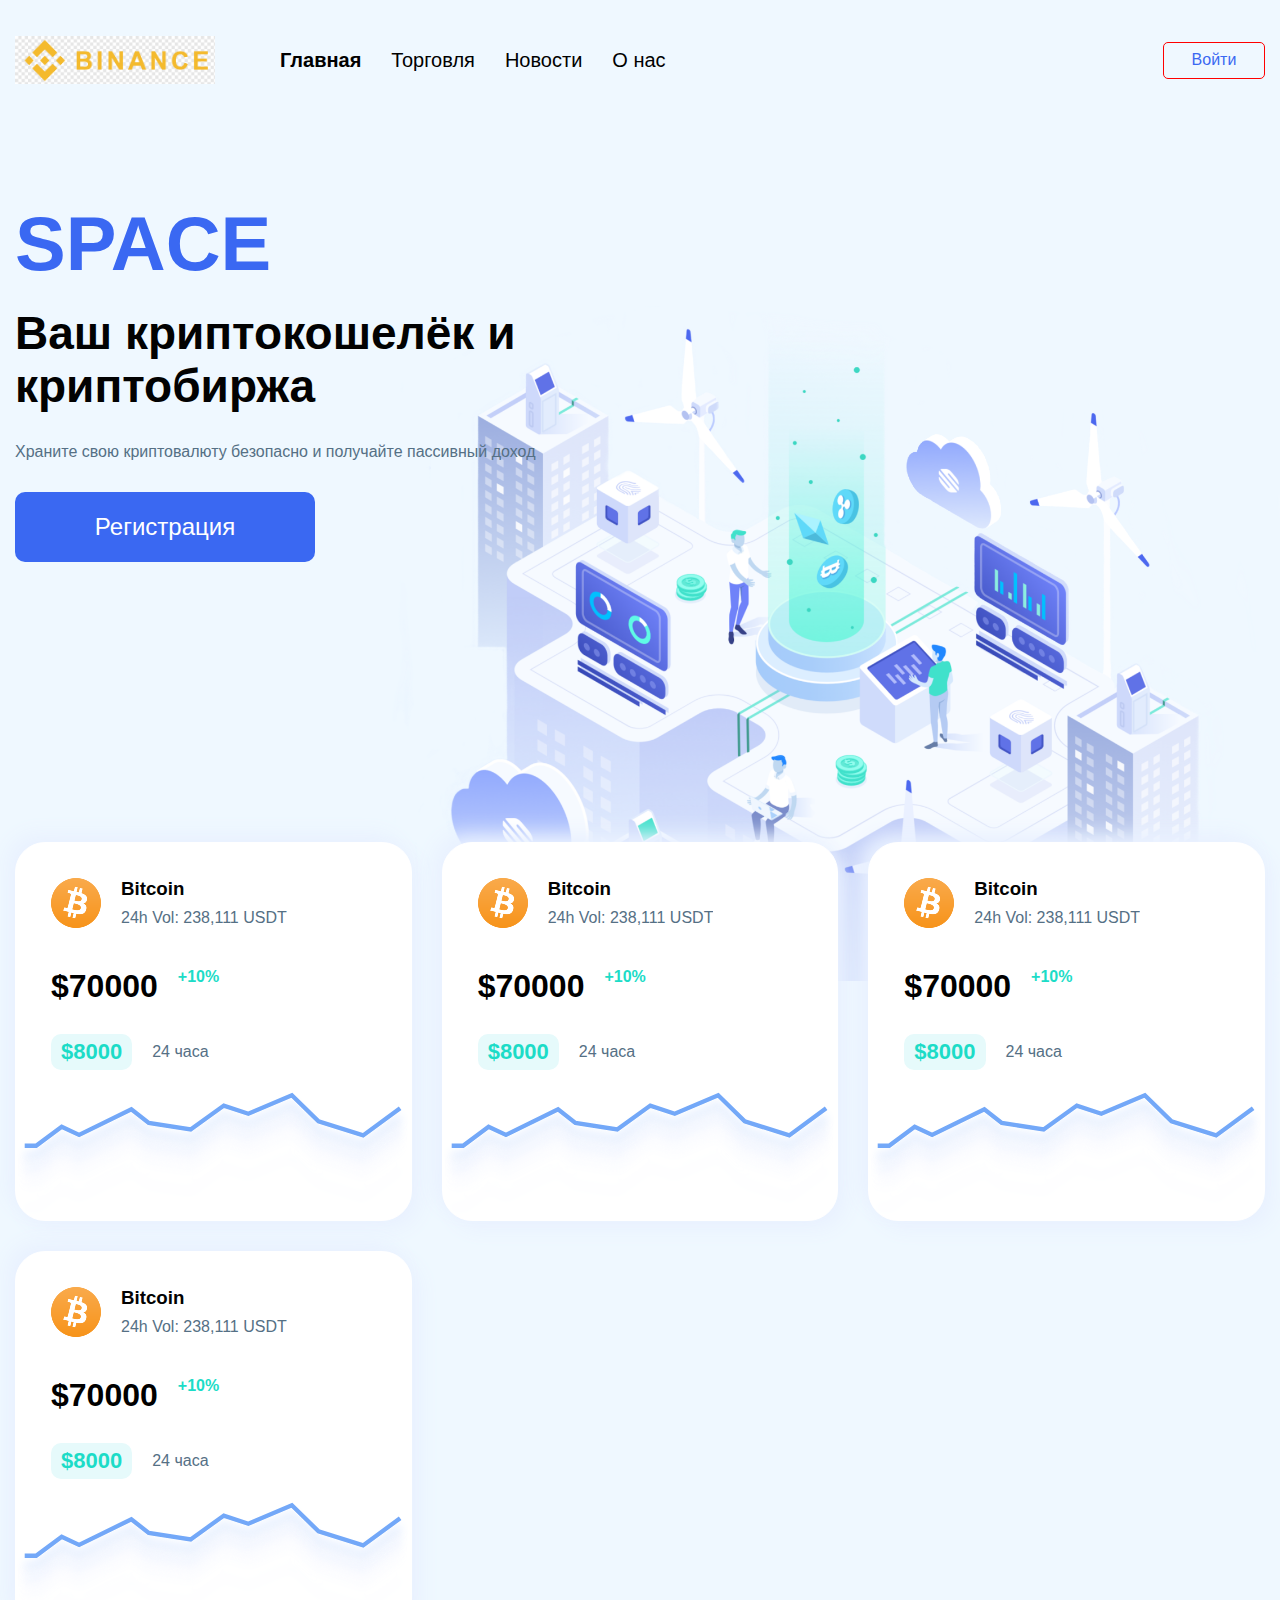
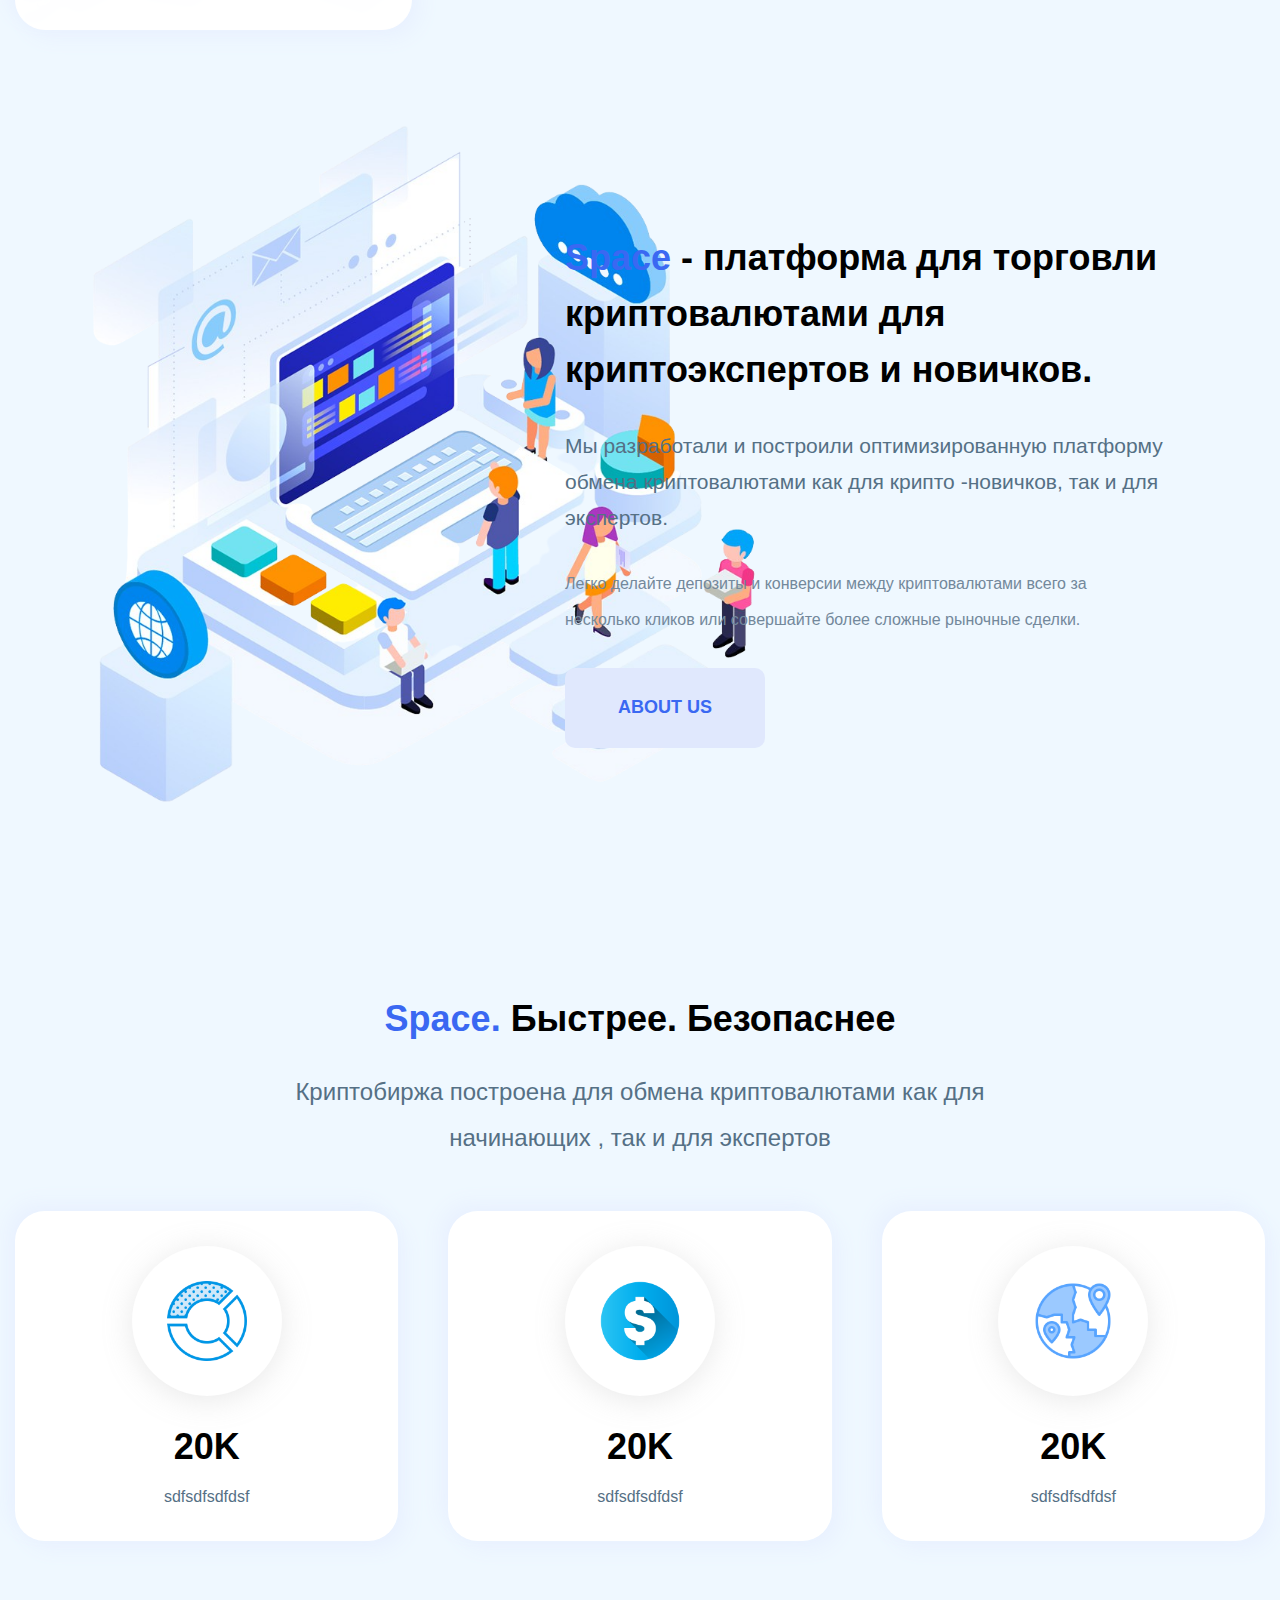
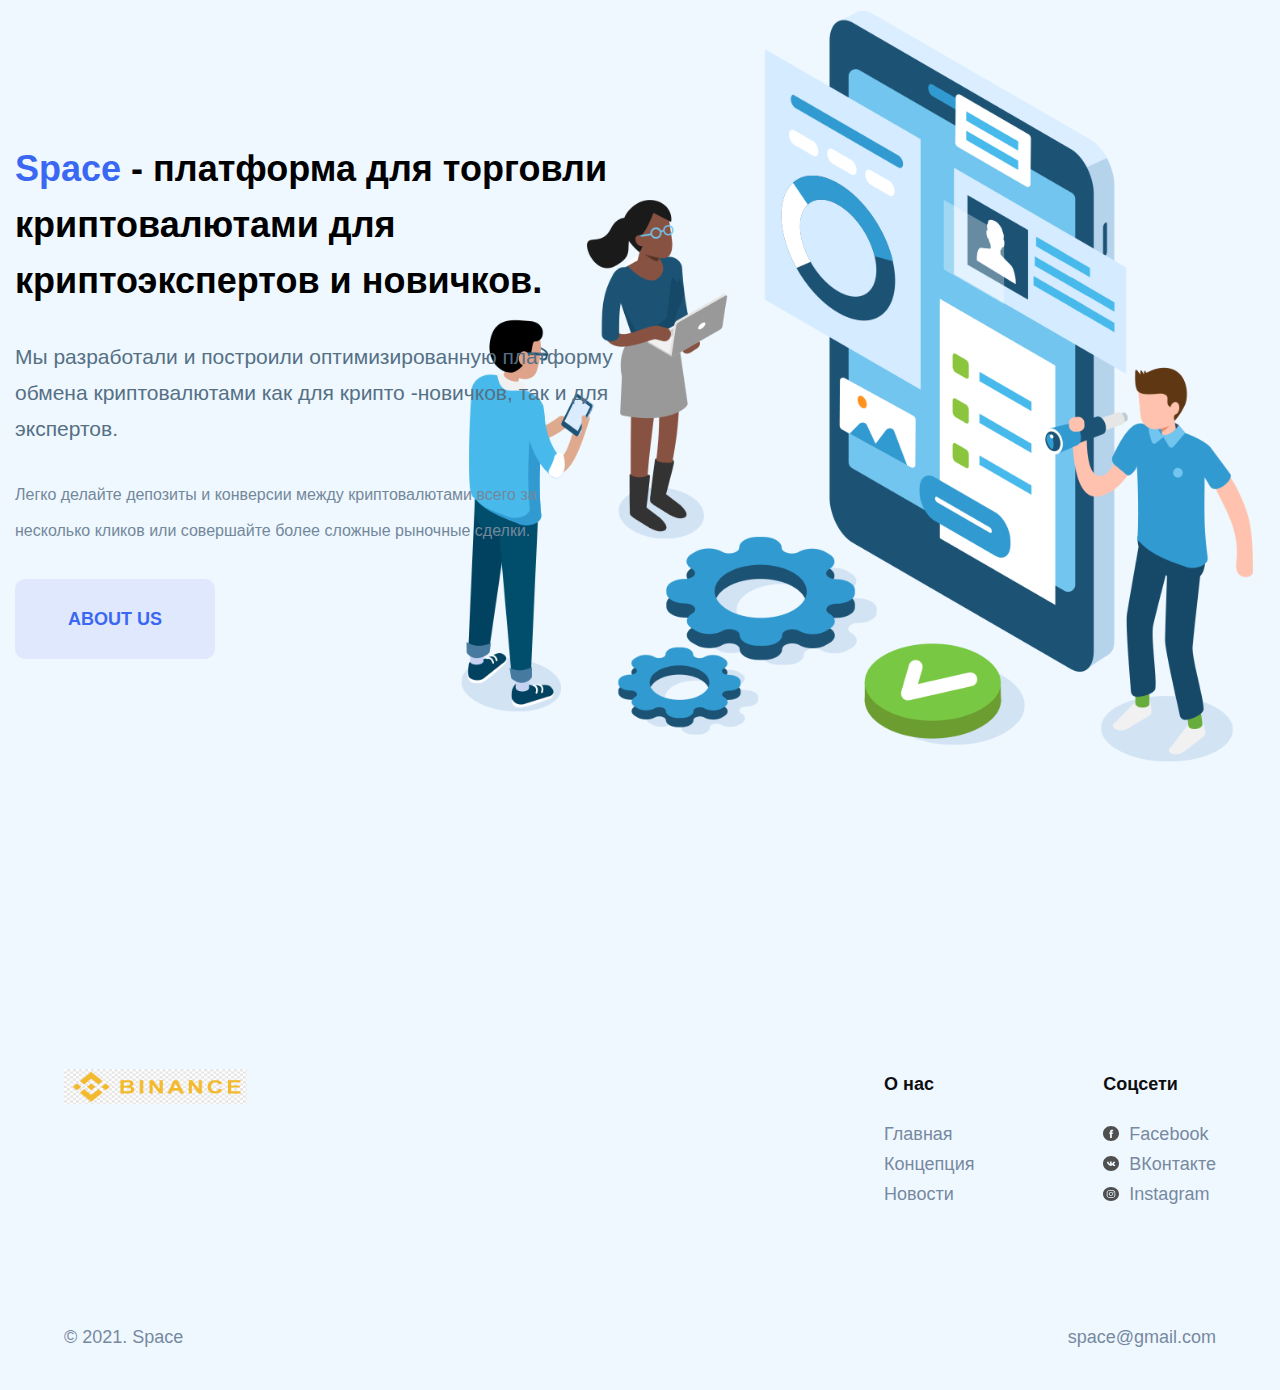
==== index.html @ ff749236 "styles: удаление изображения из footer" ====
<!DOCTYPE html>
<html lang="en">

<head>
    <meta charset="UTF-8">
    <meta name="viewport" content="width=device-width, initial-scale=1.0">
    <title>Document</title>
    <link rel="stylesheet" href="css/normalize.css">
    <link rel="stylesheet" href="css/style.css">

</head>

<body class="root">
    <header class="header">
        <div class="header__wrapper">
            <div class="header__container">
                <img class="header__logo" src="./image/logo.png" alt="">
                <div class="header__menu menu">
                    <nav class="menu__body">
                        <ul class="menu__list">
                            <li class="menu__item">
                                <a href="" class="menu__link menu__link_active">
                                    <span class="menu__num">00.
                                    </span>Главная</a>
                            </li>
                            <li class="menu__item">
                                <a href="" class="menu__link">
                                    <span class="menu__num">01.
                                    </span>Торговля</a>
                            </li>
                            <li class="menu__item">
                                <a href="" class="menu__link">
                                    <span class="menu__num">02.
                                    </span>Новости</a>
                            </li>
                            <li class="menu__item">
                                <a href="" class="menu__link">
                                    <span class="menu__num">03.
                                    </span>
                                    О нас
                                </a>
                            </li>
                        </ul>
                    </nav>
                </div>
                <a href="#" class="header__btn header__btn_value_login">Войти</a>
                <div class="menu__icon icon-menu">
                    <span></span>
                    <span></span>
                    <span></span>
                </div>
            </div>
        </div>
    </header>
    <main class="main">
        <section class="space">
            <h1 class="space__title">Space</h1>
            <p class="space__subtitle">Ваш криптокошелёк и криптобиржа</p>
            <p class="space__text">Храните свою криптовалюту безопасно и получайте пассивный доход</p>
            <button class="space__btn">Регистрация</button>
            <ul class="space__cards cards">
                <li class="card card_space ">
                    <div class="card__currency">
                        <img class="card__image" src="./image/bitcoin.png" alt="">
                        <div class="card__info">
                            <h3 class="card__name">Bitcoin</h3>
                            <p class="card__volume">
                                24h Vol: <span>238,111 USDT</span>
                            </p>
                        </div>
                    </div>
                    <p class="card__price">
                        $70000 <span class="card__price_change">+10%</span>
                    </p>
                    <p class="card__price-day">
                        <span class="card__price-day_change">$8000</span> 24 часа
                    </p>
                </li>
                <li class="card card_space ">
                    <div class="card__currency">
                        <img class="card__image" src="./image/bitcoin.png" alt="">
                        <div class="card__info">
                            <h3 class="card__name">Bitcoin</h3>
                            <p class="card__volume">
                                24h Vol: <span>238,111 USDT</span>
                            </p>
                        </div>
                    </div>
                    <p class="card__price">
                        $70000 <span class="card__price_change">+10%</span>
                    </p>
                    <p class="card__price-day">
                        <span class="card__price-day_change">$8000</span> 24 часа
                    </p>
                </li>
                <li class="card card_space ">
                    <div class="card__currency">
                        <img class="card__image" src="./image/bitcoin.png" alt="">
                        <div class="card__info">
                            <h3 class="card__name">Bitcoin</h3>
                            <p class="card__volume">
                                24h Vol: <span>238,111 USDT</span>
                            </p>
                        </div>
                    </div>
                    <p class="card__price">
                        $70000 <span class="card__price_change">+10%</span>
                    </p>
                    <p class="card__price-day">
                        <span class="card__price-day_change">$8000</span> 24 часа
                    </p>
                </li>
                <li class="card card_space ">
                    <div class="card__currency">
                        <img class="card__image" src="./image/bitcoin.png" alt="">
                        <div class="card__info">
                            <h3 class="card__name">Bitcoin</h3>
                            <p class="card__volume">
                                24h Vol: <span>238,111 USDT</span>
                            </p>
                        </div>
                    </div>
                    <p class="card__price">
                        $70000 <span class="card__price_change">+10%</span>
                    </p>
                    <p class="card__price-day">
                        <span class="card__price-day_change">$8000</span> 24 часа
                    </p>
                </li>
            </ul>
            </div>
            <!-- Цвета линии на оранжевый цвет -->
        </section>
        <section class="about about_platform">
            <div class="about__container">
                <div class="about__block">
                    <h2 class="about__title"><span class="title_mark">Space</span> -
                        платформа для торговли криптовалютами
                        для криптоэкспертов и новичков.</h2>
                    <p class="about__subtitle">Мы разработали и построили оптимизированную
                        платформу обмена криптовалютами как для крипто
                        -новичков, так и для экспертов.</p>
                    <p class="about__text">Легко делайте депозиты и конверсии между криптовалютами
                        всего за несколько кликов или совершайте более сложные рыночные сделки.</p>
                    <a class="about__link" href="#">About us</a>
                </div>
            </div>
        </section>
        <section class="specificity">
            <h2 class="specificity__title"><span class="title_mark">Space.</span> Быстрее. Безопаснее</h2>
            <p class="specificity__subtitle">
                Криптобиржа построена для обмена криптовалютами как для начинающих , так и для экспертов
            </p>
            <ul class="specificity__cards">
                <li class="specificity-card">
                    <div class="specificity-card__block specificity-card__block_diagram">
                    </div>
                    <h3 class="specificity-card__trait">
                        20K
                    </h3>
                    <p class="specificity-card__trait-info">
                        sdfsdfsdfdsf
                    </p>
                </li>
                <li class="specificity-card">
                    <div class="specificity-card__block specificity-card__block_dollar">
                        <img class="specificity-card__image" src="img" alt="">
                    </div>
                    <h3 class="specificity-card__trait">
                        20K
                    </h3>
                    <p class="specificity-card__trait-info">
                        sdfsdfsdfdsf
                    </p>
                </li>
                <li class="specificity-card">
                    <div class="specificity-card__block specificity-card__block_global">
                    </div>
                    <h3 class="specificity-card__trait">
                        20K
                    </h3>
                    <p class="specificity-card__trait-info">
                        sdfsdfsdfdsf
                    </p>
                </li>
        </section>
        <section class="about about_trade ">
            <div class="about__container">
                <div class="about__block about__block_trade">
                    <h2 class="about__title"><span class="title_mark">Space</span> -
                        платформа для торговли криптовалютами
                        для криптоэкспертов и новичков.</h2>
                    <p class="about__subtitle">Мы разработали и построили оптимизированную
                        платформу обмена криптовалютами как для крипто
                        -новичков, так и для экспертов.</p>
                    <p class="about__text">Легко делайте депозиты и конверсии между криптовалютами
                        всего за несколько кликов или совершайте более сложные рыночные сделки.</p>
                    <a class="about__link" href="#">About us</a>
                </div>
            </div>
        </section>
    </main>
    <footer class="footer">

        <div class="footer__container">

            <div class="footer__columns">
                <div class="footer__column footer__column_content_copyright">
                    <img class="logo logo_place_footer" src="./image/logo.png" alt="Space">

                </div>
                <nav class="footer__column footer__column_content_info">
                    <h2 class="footer__column-heading">
                        О нас
                    </h2>
                    <ul class="footer__column-links">
                        <li>
                            <a class="footer__column-link" href="#">Главная</a>
                        </li>
                        <li>
                            <a class="footer__column-link" href="#">Концепция</a>
                        </li>
                        <li>
                            <a class="footer__column-link" href="#">Новости</a>
                        </li>
                    </ul>
                </nav>
                <nav class="footer__column footer__column_content_social">
                    <h2 class="footer__column-heading">
                        Соцсети
                    </h2>
                    <ul class="footer__column-links">
                        <li>
                            <a class="footer__column-link footer__column-link_display_flex" href="#">
                                <img class="footer__social-icon" src="./image/facebook_color_white.svg" alt="Фейсбук">
                                Facebook
                            </a>
                        </li>
                        <li>
                            <a class="footer__column-link footer__column-link_display_flex" href="#">
                                <img class="footer__social-icon" src="./image/vk_color_white.svg" alt="ВКонтакте">
                                ВКонтакте</a>
                        </li>
                        <li>
                            <a class="footer__column-link footer__column-link_display_flex" href="#">
                                <img class="footer__social-icon" src="./image/instagram_color_white.svg"
                                    alt="Инстаграм">
                                Instagram</a>
                        </li>
                    </ul>
                </nav>
            </div>
            <div class="footer__columns">
                <div class="footer__column footer__column_author">
                    &copy; 2021. Space

                </div>

                <nav class="footer__column footer__column_content_social">
                    <p class="footer__column_email">space@gmail.com</p>
                </nav>
            </div>
        </div>

    </footer>

    <script src="js/script.js"></script>
    <!-- Yandex.Metrika counter -->
    <script type="text/javascript">
        (function (m, e, t, r, i, k, a) {
            m[i] = m[i] || function () { (m[i].a = m[i].a || []).push(arguments) };
            m[i].l = 1 * new Date(); k = e.createElement(t), a = e.getElementsByTagName(t)[0], k.async = 1, k.src = r, a.parentNode.insertBefore(k, a)
        })
            (window, document, "script", "https://mc.yandex.ru/metrika/tag.js", "ym");

        ym(86490427, "init", {
            clickmap: true,
            trackLinks: true,
            accurateTrackBounce: true,
            webvisor: true
        });
    </script>
    <noscript>
        <div><img src="https://mc.yandex.ru/watch/86490427" style="position:absolute; left:-9999px;" alt="" /></div>
    </noscript>
    <!-- /Yandex.Metrika counter -->
</body>

</html>
---- css/style.css ----
.root,html{min-height:100%}.root{position:relative;background-color:#eff8ff;background-repeat:no-repeat;background-size:100% 100%;min-width:320px;font-family:"Inter",sans-serif}.wrapper{min-height:100%}@media (max-width:768px){.icon-menu{display:block;position:absolute;top:50%;right:15px;-webkit-transform:translate(0%,-50%);transform:translate(0%,-50%);width:30px;height:18px;cursor:pointer;z-index:99}.icon-menu span{-webkit-transition:all 0.3s ease 0s;transition:all 0.3s ease 0s;top:calc(50% - 1px);left:0px;position:absolute;width:100%;height:2px;background-color:#000}.icon-menu span:first-child{top:0px}.icon-menu span:last-child{top:auto;bottom:0px}.icon-menu._active span{-webkit-transform:scale(0);transform:scale(0)}.icon-menu._active span:first-child{-webkit-transform:rotate(-45deg);transform:rotate(-45deg);top:calc(50% - 1px)}.icon-menu._active span:last-child{-webkit-transform:rotate(45deg);transform:rotate(45deg);bottom:calc(50% - 1px)}}.header{position:absolute;width:100%;top:0;left:0}.header__container{min-height:120px;max-width:1470px;padding:0 15px;margin:0 auto;display:-webkit-box;display:-ms-flexbox;display:flex;-webkit-box-align:center;-ms-flex-align:center;align-items:center}.header__logo{width:200px;margin:0px 65px 0px 0px}@media (max-width:1024px){.header__logo{margin:0px 30px 0px 0px}}@media (max-width:768px){.header__logo{margin:0px auto 0px 0px}}.header__menu{margin:0px auto 0px 0px}.header__btn{width:100px;height:35px;display:-webkit-box;display:-ms-flexbox;display:flex;-webkit-box-align:center;-ms-flex-align:center;align-items:center;-webkit-box-pack:center;-ms-flex-pack:center;justify-content:center;border:1px solid red;text-decoration:none;border-radius:5px}.header__btn_value_login{color:#3a68f2;background-color:transparent}@media (max-width:768px){.header__btn_value_login{margin:0px 55px 0px 0px}}@media (max-width:768px){.menu{position:fixed;width:100%;height:100%;margin:0;top:0;right:-105%;background:rgba(255,255,255,0.1);-webkit-backdrop-filter:blur(1rem);backdrop-filter:blur(1rem);-webkit-transition:right 0.8s ease 0s;transition:right 0.8s ease 0s;z-index:2;overflow:auto}}.menu._active{right:-25%}.menu__list{display:-webkit-box;display:-ms-flexbox;display:flex;margin:0;padding:0;list-style-type:none}@media (max-width:768px){.menu__list{padding:120px 0 120px 50px;-webkit-box-orient:vertical;-webkit-box-direction:normal;-ms-flex-direction:column;flex-direction:column}}.menu__item:not(:last-child){margin:0px 30px 0px 0px}@media (max-width:768px){.menu__item:not(:last-child){margin:0px 0px 30px 0px}}.menu__link{font-size:20px;color:#000;text-decoration:none}.menu__link_active{font-weight:700}.menu__num{font-weight:700;display:none}@media (max-width:768px){.menu__num{display:inline}}.space{max-width:1470px;padding:200px 15px 0px;margin:0 auto;background-image:url(../image/space.png);background-repeat:no-repeat;background-size:900px;background-position:100% 32%}@media (max-width:1024px){.space{background-size:750px}}@media (max-width:768px){.space{background-image:none;max-width:500px}}.space__title{text-transform:uppercase;max-width:650px;color:#3a68f2;font-size:76px;margin:0px 0px 20px 0px}@media (max-width:768px){.space__title{font-size:46px}}.space__subtitle{max-width:650px;margin:0px 0px 30px 0px;color:#020202;font-size:46px;font-weight:700}@media (max-width:768px){.space__subtitle{font-size:24px}}.space__text{max-width:650px;color:#557085;margin:0px 0px 30px 0px}.space__btn{height:70px;width:300px;border:none;font-size:24px;color:#fff;background-color:#3a68f2;border-radius:10px;margin:0px 0px 280px 0px}@media (max-width:768px){.space__btn{font-size:18px;height:50px;width:250px;margin:0px 0px 180px 0px}}@media (max-width:425px){.space__btn{width:100%}}.space__cards{margin:0;padding:0;list-style-type:none;display:-ms-grid;display:grid;grid-template-columns:repeat(auto-fill,minmax(330px,1fr));-webkit-column-gap:30px;-moz-column-gap:30px;column-gap:30px;row-gap:30px}@media (max-width:768px){.space__cards{grid-template-columns:repeat(auto-fill,minmax(290px,1fr))}}.card{padding:35px 35px 150px 35px;border-radius:30px;overflow:hidden;background-image:url(../image/graph-bitcoin.svg);background-color:#fff;background-repeat:no-repeat;background-position:100% 100%;border:1px solid #fff;background-size:100%;-webkit-box-shadow:-8px -8px 20px #e9f1ff,8px 8px 20px #e9f1ff;box-shadow:-8px -8px 20px #e9f1ff,8px 8px 20px #e9f1ff}@media (max-width:768px){.card{padding:25px 25px 180px 25px}}@media (max-width:468px){.card{padding:25px 25px 140px 25px}}.card__currency{display:-webkit-box;display:-ms-flexbox;display:flex;-webkit-box-align:center;-ms-flex-align:center;align-items:center;margin:0px 0px 40px 0px}.card__image{margin:0px 20px 0px 0px}.card__name{margin:0px 0px 10px 0px;color:#020202}.card__volume{text-overflow:ellipsis;white-space:nowrap;overflow:hidden;margin:0;color:#557085}.card__price{display:-webkit-box;display:-ms-flexbox;display:flex;font-weight:700;font-size:32px;margin:0px 0px 30px 0px}.card__price_change{margin:0px 0px 0px 20px;letter-spacing:normal;font-size:16px;color:#1cdcc7}.card__price-day{display:-webkit-box;display:-ms-flexbox;display:flex;-webkit-box-align:center;-ms-flex-align:center;align-items:center;font-size:16px;color:#557085;margin:0}.card__price-day_change{margin:0px 20px 0px 0px;font-weight:700;font-size:22px;color:#1cdcc7;border-radius:10px;padding:5px 10px;background-color:#e6fafb}.title_mark{color:#3a68f2;font-weight:700}.specificity{max-width:1470px;margin:0 auto;padding:100px 15px 0}.specificity__title{font-size:36px;text-align:center;margin:0px 0px 30px 0px}.specificity__subtitle{text-align:center;font-size:24px;max-width:800px;margin:0 auto 50px;line-height:46px;color:#557085}.specificity__cards{display:-ms-grid;display:grid;grid-template-columns:repeat(auto-fit,minmax(330px,1fr));list-style-type:none;margin:0;padding:0;-webkit-column-gap:50px;-moz-column-gap:50px;column-gap:50px;row-gap:50px;text-align:center}.specificity-card{display:-webkit-box;display:-ms-flexbox;display:flex;-webkit-box-orient:vertical;-webkit-box-direction:normal;-ms-flex-direction:column;flex-direction:column;-webkit-box-align:center;-ms-flex-align:center;align-items:center;padding:35px;background-color:#fff;-webkit-box-shadow:-8px -8px 20px #e9f1ff,8px 8px 20px #e9f1ff;box-shadow:-8px -8px 20px #e9f1ff,8px 8px 20px #e9f1ff;border-radius:30px}.specificity-card__block{width:150px;height:150px;background-color:#fff;border-radius:50%;overflow:hidden;-webkit-box-shadow:0px 4px 30px rgba(167,167,167,0.25);box-shadow:0px 4px 30px rgba(167,167,167,0.25);margin:0px 0px 30px 0px}.specificity-card__block_diagram,.specificity-card__block_dollar,.specificity-card__block_global{background-size:80px 80px;background-repeat:no-repeat;background-position:50% 50%}.specificity-card__block_diagram{background-image:url(../image/diagram.png)}.specificity-card__block_dollar{background-image:url(../image/dollar-symbol.png)}.specificity-card__block_global{background-image:url(../image/global.png)}.specificity-card__trait{font-size:36px;font-weight:700;margin:0px 0px 20px 0px}.specificity-card__trait-info{margin:0;color:#557085}.about{max-width:1920px;margin:0 auto;padding:200px 15px 150px}.about_platform{background-image:url(../image/space-02.png);background-repeat:no-repeat;background-size:800px;background-position:5% 50%}.about_trade{background-image:url(../image/space-04.png);background-repeat:no-repeat;background-size:800px;background-position:95% 60%}.about__container{max-width:1470px;margin:0 auto}.about__block{max-width:600px;margin:0px 100px 0px auto}.about__block_trade{margin:0px 0px 0px 0px}.about__title{font-size:36px;line-height:56px;font-weight:700;margin:0px 0px 30px 0px}.about__subtitle{font-size:21px;line-height:36px;color:#557085;margin:0px 0px 30px 0px}.about__text{color:#73889b;font-size:16px;line-height:36px;margin:0px 0px 30px 0px}.about__link{display:-webkit-box;display:-ms-flexbox;display:flex;-webkit-box-align:center;-ms-flex-align:center;align-items:center;-webkit-box-pack:center;-ms-flex-pack:center;justify-content:center;width:200px;height:80px;color:#3a68f2;background-color:#e0e8fd;text-decoration:none;text-transform:uppercase;font-size:18px;font-weight:700;cursor:pointer;border-radius:10px}.footer{padding-top:200px}.footer__container{max-width:1470px;margin:0 auto;display:-webkit-box;display:-ms-flexbox;display:flex;-webkit-box-orient:vertical;-webkit-box-direction:normal;-ms-flex-direction:column;flex-direction:column;min-height:350px}.footer__column-links{margin:0 0 16px 0;padding:0;list-style-type:none}.footer__social-icon{margin-right:10px;width:16px;height:16px}.footer__columns{width:90%;margin:0 auto;display:-webkit-box;display:-ms-flexbox;display:flex;-webkit-box-pack:justify;-ms-flex-pack:justify;justify-content:space-between;padding-top:60px;padding-bottom:40px}@media (max-width:768px){.footer__columns{-webkit-box-orient:vertical;-webkit-box-direction:normal;-ms-flex-direction:column;flex-direction:column;padding-top:0px;padding-bottom:40px}}.footer__column-link{text-decoration:none;color:#77899f;font-size:18px;line-height:30px;font-weight:normal;-webkit-transition:opacity 0.3s ease 0s;transition:opacity 0.3s ease 0s}.footer__column-link:hover{opacity:0.5}.footer__column-link_display_flex{display:-webkit-box;display:-ms-flexbox;display:flex;-webkit-box-align:center;-ms-flex-align:center;align-items:center}.footer__author{margin:18px 0 18px 0;color:#77899f;font-size:18px;line-height:25px;font-weight:normal}.footer__column_content_copyright{-ms-flex-preferred-size:60%;flex-basis:60%;display:-webkit-box;display:-ms-flexbox;display:flex;-webkit-box-orient:vertical;-webkit-box-direction:normal;-ms-flex-direction:column;flex-direction:column;-webkit-box-pack:justify;-ms-flex-pack:justify;justify-content:space-between;-webkit-box-align:start;-ms-flex-align:start;align-items:flex-start}@media (max-width:768px){.footer__column_content_copyright{margin-bottom:50px}}.footer__column-heading{color:#0d0e10;margin:0 0 20px 0;font-size:18px;line-height:30px;font-weight:700}.logo_place_footer{width:183px;height:35px}.footer__column_author{margin:0;color:#77899f;font-size:18px;line-height:25px;font-weight:normal}.footer__column_email{margin:0;color:#77899f;font-size:18px;line-height:25px;font-weight:normal}
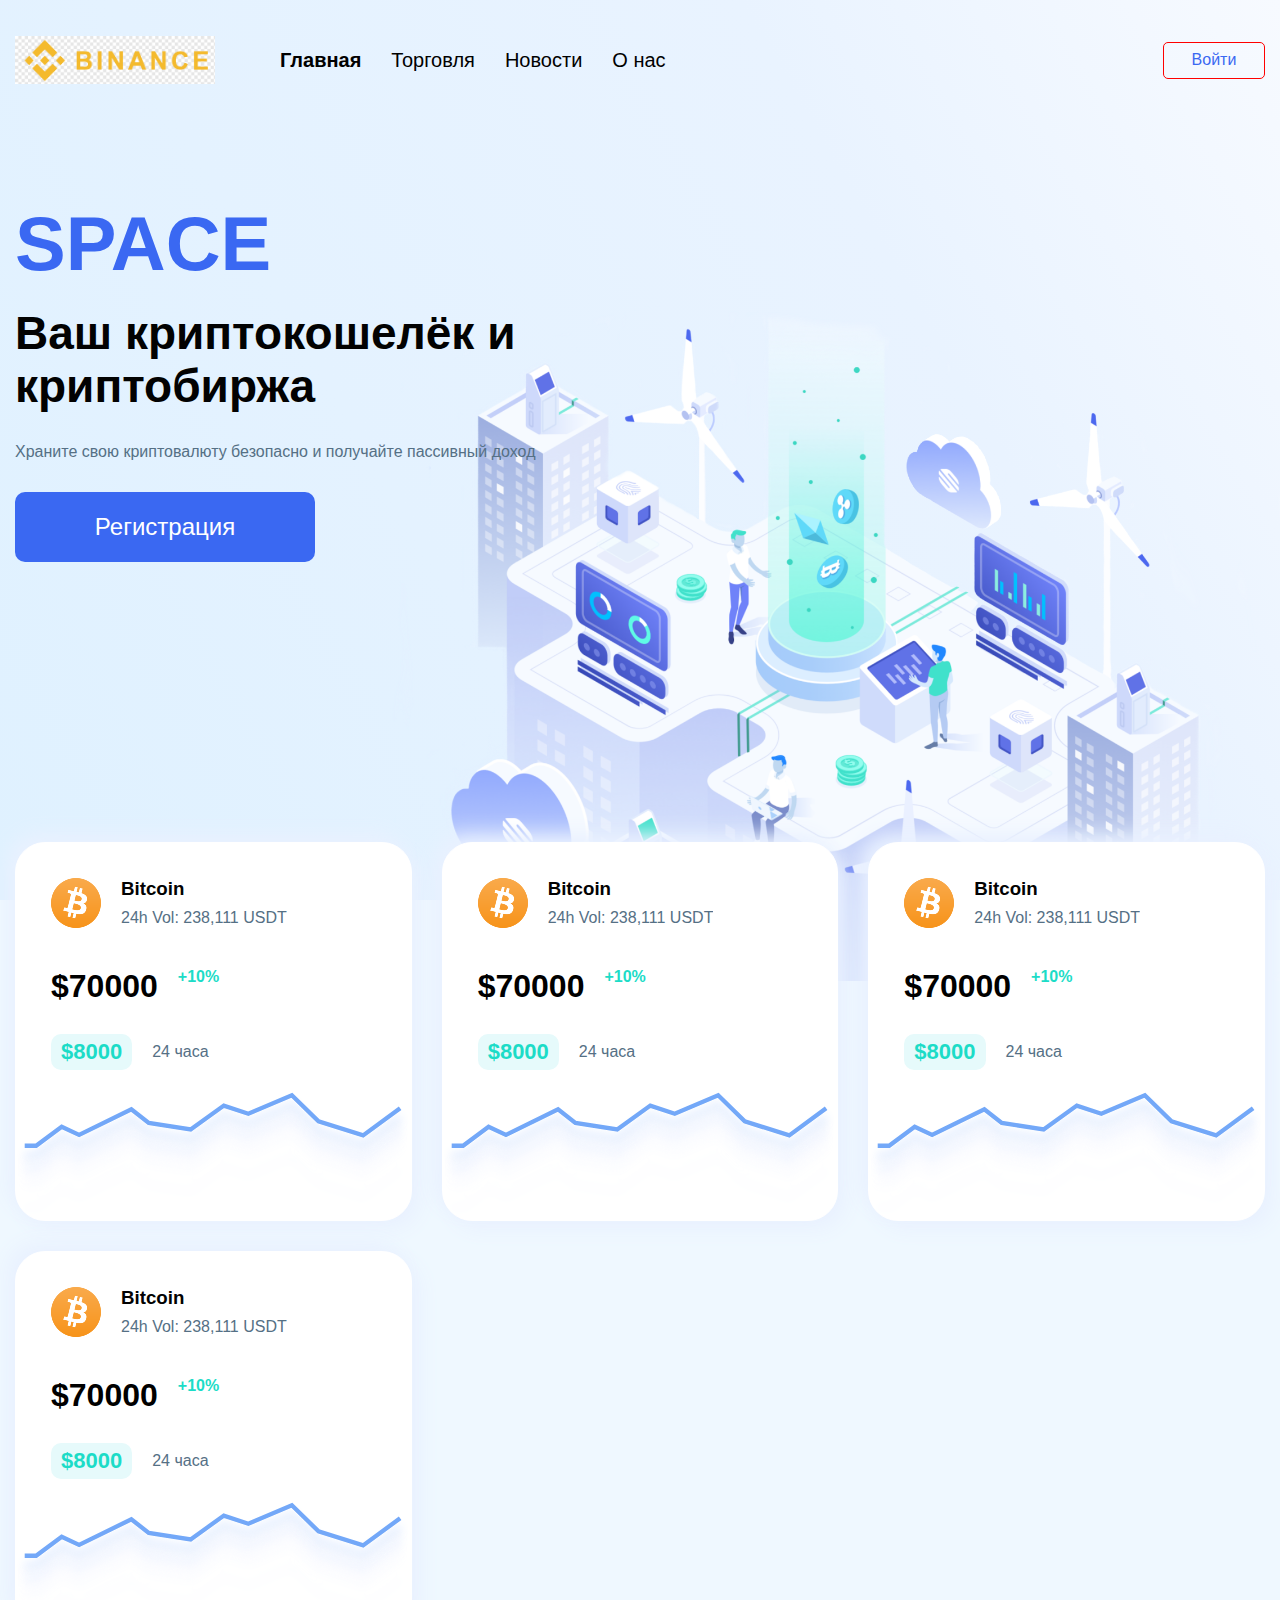
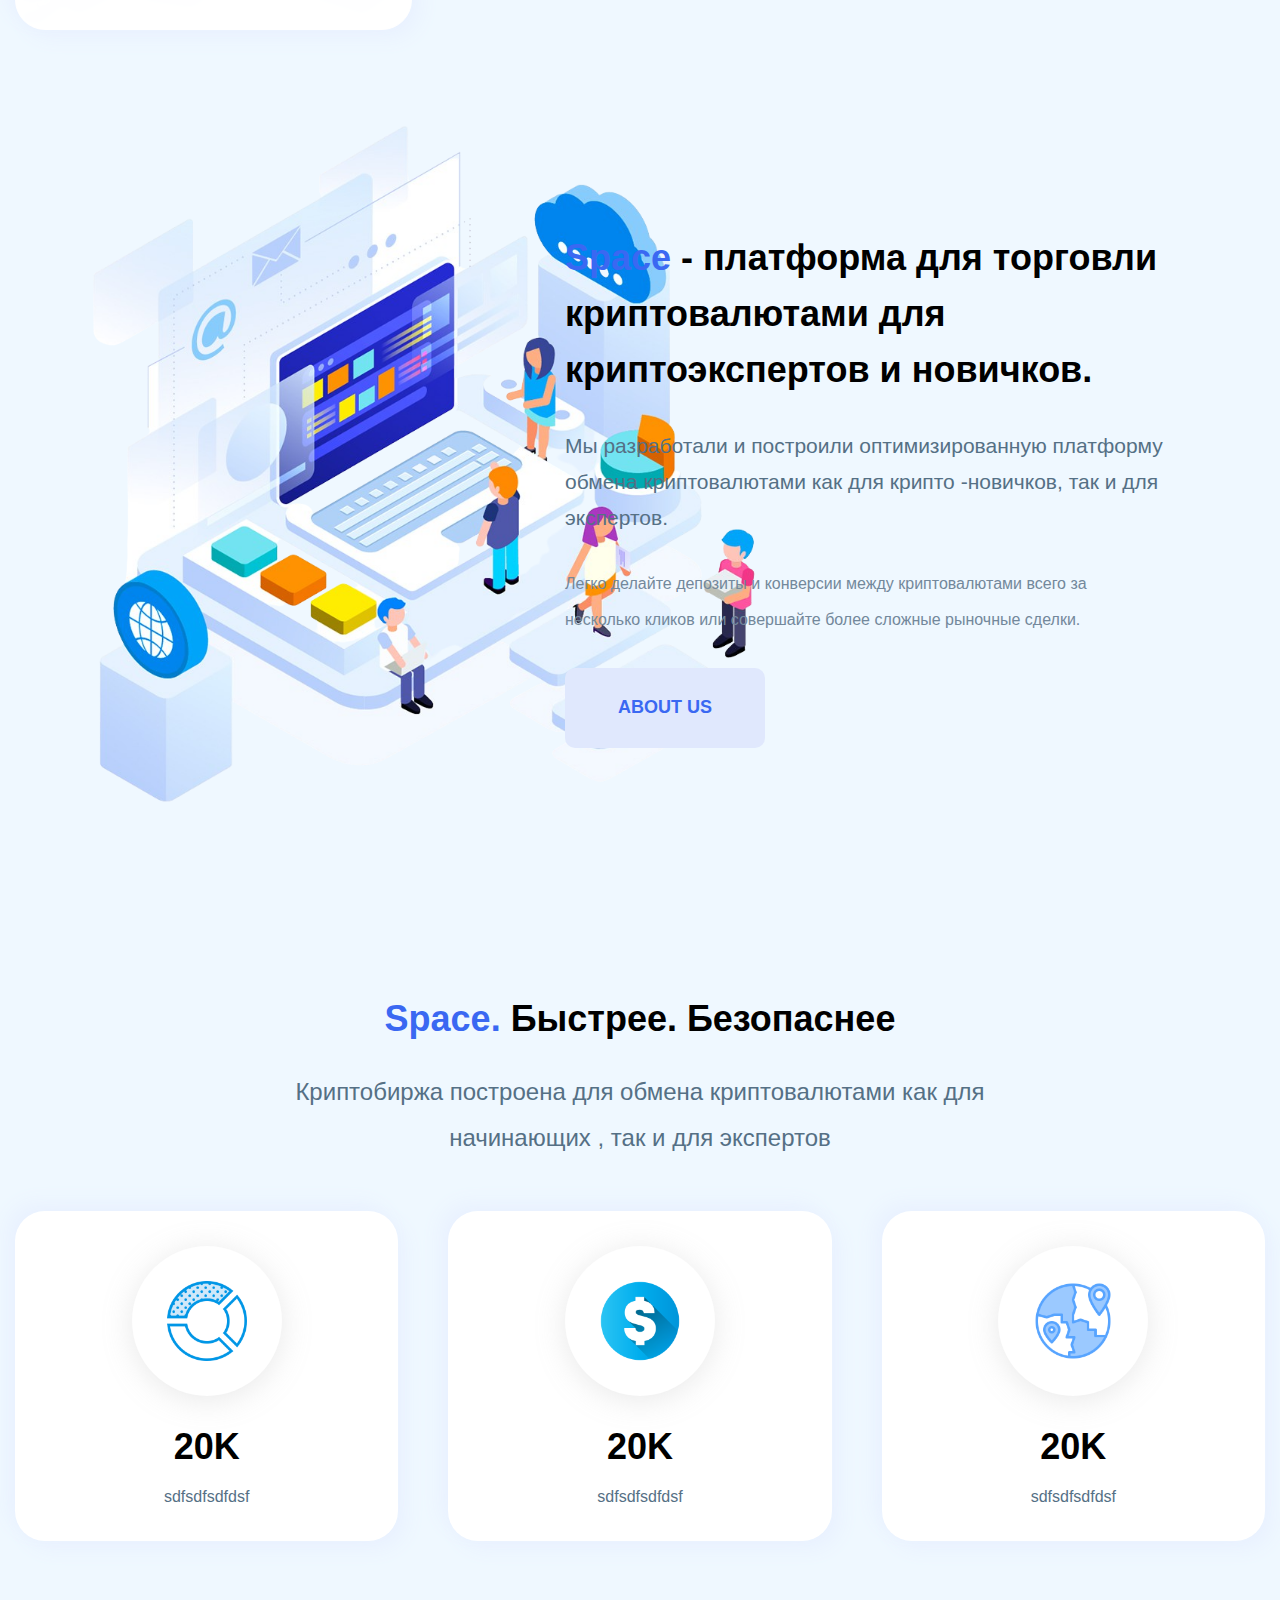
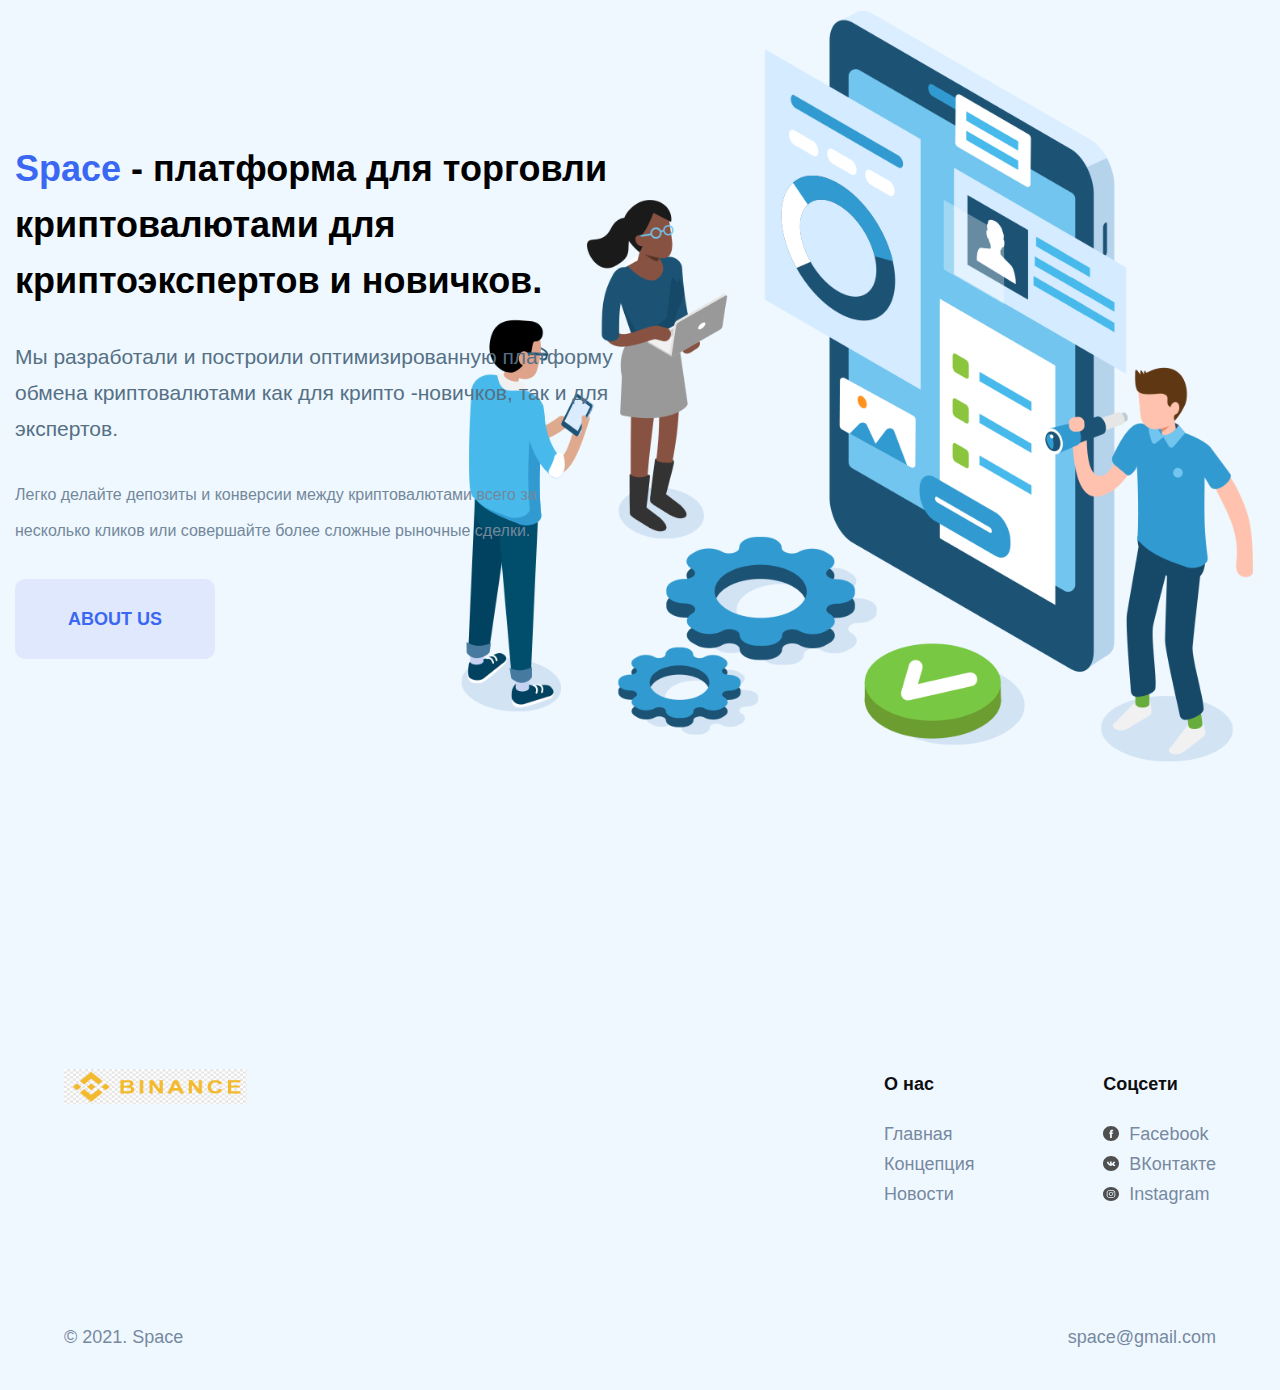
==== commit 43082ef2: "Добавление страницы auth.html" ====
--- a/index.html
+++ b/index.html
@@ -4,266 +4,267 @@
 <head>
     <meta charset="UTF-8">
     <meta name="viewport" content="width=device-width, initial-scale=1.0">
-    <title>Document</title>
+    <title>Криптобиржа - Space.</title>
     <link rel="stylesheet" href="css/normalize.css">
-    <link rel="stylesheet" href="css/style.css">
+    <link rel="stylesheet" href="css/index.css">
 
 </head>
 
 <body class="root">
-    <header class="header">
-        <div class="header__wrapper">
-            <div class="header__container">
-                <img class="header__logo" src="./image/logo.png" alt="">
-                <div class="header__menu menu">
-                    <nav class="menu__body">
-                        <ul class="menu__list">
-                            <li class="menu__item">
-                                <a href="" class="menu__link menu__link_active">
-                                    <span class="menu__num">00.
-                                    </span>Главная</a>
-                            </li>
-                            <li class="menu__item">
-                                <a href="" class="menu__link">
-                                    <span class="menu__num">01.
-                                    </span>Торговля</a>
-                            </li>
-                            <li class="menu__item">
-                                <a href="" class="menu__link">
-                                    <span class="menu__num">02.
-                                    </span>Новости</a>
-                            </li>
-                            <li class="menu__item">
-                                <a href="" class="menu__link">
-                                    <span class="menu__num">03.
-                                    </span>
-                                    О нас
-                                </a>
+    <div class="wrapper">
+        <header class="header">
+            <div class="header__wrapper">
+                <div class="header__container">
+                    <img class="header__logo" src="./image/logo.png" alt="">
+                    <div class="header__menu menu">
+                        <nav class="menu__body">
+                            <ul class="menu__list">
+                                <li class="menu__item">
+                                    <a href="" class="menu__link menu__link_active">
+                                        <span class="menu__num">00.
+                                        </span>Главная</a>
+                                </li>
+                                <li class="menu__item">
+                                    <a href="" class="menu__link">
+                                        <span class="menu__num">01.
+                                        </span>Торговля</a>
+                                </li>
+                                <li class="menu__item">
+                                    <a href="" class="menu__link">
+                                        <span class="menu__num">02.
+                                        </span>Новости</a>
+                                </li>
+                                <li class="menu__item">
+                                    <a href="" class="menu__link">
+                                        <span class="menu__num">03.
+                                        </span>
+                                        О нас
+                                    </a>
+                                </li>
+                            </ul>
+                        </nav>
+                    </div>
+                    <a href="./auth.html" class="header__btn header__btn_value_login">Войти</a>
+                    <div class="menu__icon icon-menu">
+                        <span></span>
+                        <span></span>
+                        <span></span>
+                    </div>
+                </div>
+            </div>
+        </header>
+        <main class="main">
+            <section class="space">
+                <h1 class="space__title">Space</h1>
+                <p class="space__subtitle">Ваш криптокошелёк и криптобиржа</p>
+                <p class="space__text">Храните свою криптовалюту безопасно и получайте пассивный доход</p>
+                <button class="space__btn">Регистрация</button>
+                <ul class="space__cards cards">
+                    <li class="card card_space ">
+                        <div class="card__currency">
+                            <img class="card__image" src="./image/bitcoin.png" alt="">
+                            <div class="card__info">
+                                <h3 class="card__name">Bitcoin</h3>
+                                <p class="card__volume">
+                                    24h Vol: <span>238,111 USDT</span>
+                                </p>
+                            </div>
+                        </div>
+                        <p class="card__price">
+                            $70000 <span class="card__price_change">+10%</span>
+                        </p>
+                        <p class="card__price-day">
+                            <span class="card__price-day_change">$8000</span> 24 часа
+                        </p>
+                    </li>
+                    <li class="card card_space ">
+                        <div class="card__currency">
+                            <img class="card__image" src="./image/bitcoin.png" alt="">
+                            <div class="card__info">
+                                <h3 class="card__name">Bitcoin</h3>
+                                <p class="card__volume">
+                                    24h Vol: <span>238,111 USDT</span>
+                                </p>
+                            </div>
+                        </div>
+                        <p class="card__price">
+                            $70000 <span class="card__price_change">+10%</span>
+                        </p>
+                        <p class="card__price-day">
+                            <span class="card__price-day_change">$8000</span> 24 часа
+                        </p>
+                    </li>
+                    <li class="card card_space ">
+                        <div class="card__currency">
+                            <img class="card__image" src="./image/bitcoin.png" alt="">
+                            <div class="card__info">
+                                <h3 class="card__name">Bitcoin</h3>
+                                <p class="card__volume">
+                                    24h Vol: <span>238,111 USDT</span>
+                                </p>
+                            </div>
+                        </div>
+                        <p class="card__price">
+                            $70000 <span class="card__price_change">+10%</span>
+                        </p>
+                        <p class="card__price-day">
+                            <span class="card__price-day_change">$8000</span> 24 часа
+                        </p>
+                    </li>
+                    <li class="card card_space ">
+                        <div class="card__currency">
+                            <img class="card__image" src="./image/bitcoin.png" alt="">
+                            <div class="card__info">
+                                <h3 class="card__name">Bitcoin</h3>
+                                <p class="card__volume">
+                                    24h Vol: <span>238,111 USDT</span>
+                                </p>
+                            </div>
+                        </div>
+                        <p class="card__price">
+                            $70000 <span class="card__price_change">+10%</span>
+                        </p>
+                        <p class="card__price-day">
+                            <span class="card__price-day_change">$8000</span> 24 часа
+                        </p>
+                    </li>
+                </ul>
+                <!-- Цвета линии на оранжевый цвет -->
+            </section>
+            <section class="about about_platform">
+                <div class="about__container">
+                    <div class="about__block">
+                        <h2 class="about__title"><span class="title_mark">Space</span> -
+                            платформа для торговли криптовалютами
+                            для криптоэкспертов и новичков.</h2>
+                        <p class="about__subtitle">Мы разработали и построили оптимизированную
+                            платформу обмена криптовалютами как для крипто
+                            -новичков, так и для экспертов.</p>
+                        <p class="about__text">Легко делайте депозиты и конверсии между криптовалютами
+                            всего за несколько кликов или совершайте более сложные рыночные сделки.</p>
+                        <a class="about__link" href="#">About us</a>
+                    </div>
+                </div>
+            </section>
+            <section class="specificity">
+                <h2 class="specificity__title"><span class="title_mark">Space.</span> Быстрее. Безопаснее</h2>
+                <p class="specificity__subtitle">
+                    Криптобиржа построена для обмена криптовалютами как для начинающих , так и для экспертов
+                </p>
+                <ul class="specificity__cards">
+                    <li class="specificity-card">
+                        <div class="specificity-card__block specificity-card__block_diagram">
+                        </div>
+                        <h3 class="specificity-card__trait">
+                            20K
+                        </h3>
+                        <p class="specificity-card__trait-info">
+                            sdfsdfsdfdsf
+                        </p>
+                    </li>
+                    <li class="specificity-card">
+                        <div class="specificity-card__block specificity-card__block_dollar">
+                            <img class="specificity-card__image" src="img" alt="">
+                        </div>
+                        <h3 class="specificity-card__trait">
+                            20K
+                        </h3>
+                        <p class="specificity-card__trait-info">
+                            sdfsdfsdfdsf
+                        </p>
+                    </li>
+                    <li class="specificity-card">
+                        <div class="specificity-card__block specificity-card__block_global">
+                        </div>
+                        <h3 class="specificity-card__trait">
+                            20K
+                        </h3>
+                        <p class="specificity-card__trait-info">
+                            sdfsdfsdfdsf
+                        </p>
+                    </li>
+            </section>
+            <section class="about about_trade ">
+                <div class="about__container">
+                    <div class="about__block about__block_trade">
+                        <h2 class="about__title"><span class="title_mark">Space</span> -
+                            платформа для торговли криптовалютами
+                            для криптоэкспертов и новичков.</h2>
+                        <p class="about__subtitle">Мы разработали и построили оптимизированную
+                            платформу обмена криптовалютами как для крипто
+                            -новичков, так и для экспертов.</p>
+                        <p class="about__text">Легко делайте депозиты и конверсии между криптовалютами
+                            всего за несколько кликов или совершайте более сложные рыночные сделки.</p>
+                        <a class="about__link" href="#">About us</a>
+                    </div>
+                </div>
+            </section>
+        </main>
+        <footer class="footer">
+
+            <div class="footer__container">
+
+                <div class="footer__columns">
+                    <div class="footer__column footer__column_content_copyright">
+                        <img class="logo logo_place_footer" src="./image/logo.png" alt="Space">
+
+                    </div>
+                    <nav class="footer__column footer__column_content_info">
+                        <h2 class="footer__column-heading">
+                            О нас
+                        </h2>
+                        <ul class="footer__column-links">
+                            <li>
+                                <a class="footer__column-link" href="#">Главная</a>
+                            </li>
+                            <li>
+                                <a class="footer__column-link" href="#">Концепция</a>
+                            </li>
+                            <li>
+                                <a class="footer__column-link" href="#">Новости</a>
                             </li>
                         </ul>
                     </nav>
-                </div>
-                <a href="#" class="header__btn header__btn_value_login">Войти</a>
-                <div class="menu__icon icon-menu">
-                    <span></span>
-                    <span></span>
-                    <span></span>
+                    <nav class="footer__column footer__column_content_social">
+                        <h2 class="footer__column-heading">
+                            Соцсети
+                        </h2>
+                        <ul class="footer__column-links">
+                            <li>
+                                <a class="footer__column-link footer__column-link_display_flex" href="#">
+                                    <img class="footer__social-icon" src="./image/facebook_color_white.svg"
+                                        alt="Фейсбук">
+                                    Facebook
+                                </a>
+                            </li>
+                            <li>
+                                <a class="footer__column-link footer__column-link_display_flex" href="#">
+                                    <img class="footer__social-icon" src="./image/vk_color_white.svg" alt="ВКонтакте">
+                                    ВКонтакте</a>
+                            </li>
+                            <li>
+                                <a class="footer__column-link footer__column-link_display_flex" href="#">
+                                    <img class="footer__social-icon" src="./image/instagram_color_white.svg"
+                                        alt="Инстаграм">
+                                    Instagram</a>
+                            </li>
+                        </ul>
+                    </nav>
+                </div>
+                <div class="footer__columns">
+                    <div class="footer__column footer__column_author">
+                        &copy; 2021. Space
+
+                    </div>
+
+                    <nav class="footer__column footer__column_content_social">
+                        <p class="footer__column_email">space@gmail.com</p>
+                    </nav>
                 </div>
             </div>
-        </div>
-    </header>
-    <main class="main">
-        <section class="space">
-            <h1 class="space__title">Space</h1>
-            <p class="space__subtitle">Ваш криптокошелёк и криптобиржа</p>
-            <p class="space__text">Храните свою криптовалюту безопасно и получайте пассивный доход</p>
-            <button class="space__btn">Регистрация</button>
-            <ul class="space__cards cards">
-                <li class="card card_space ">
-                    <div class="card__currency">
-                        <img class="card__image" src="./image/bitcoin.png" alt="">
-                        <div class="card__info">
-                            <h3 class="card__name">Bitcoin</h3>
-                            <p class="card__volume">
-                                24h Vol: <span>238,111 USDT</span>
-                            </p>
-                        </div>
-                    </div>
-                    <p class="card__price">
-                        $70000 <span class="card__price_change">+10%</span>
-                    </p>
-                    <p class="card__price-day">
-                        <span class="card__price-day_change">$8000</span> 24 часа
-                    </p>
-                </li>
-                <li class="card card_space ">
-                    <div class="card__currency">
-                        <img class="card__image" src="./image/bitcoin.png" alt="">
-                        <div class="card__info">
-                            <h3 class="card__name">Bitcoin</h3>
-                            <p class="card__volume">
-                                24h Vol: <span>238,111 USDT</span>
-                            </p>
-                        </div>
-                    </div>
-                    <p class="card__price">
-                        $70000 <span class="card__price_change">+10%</span>
-                    </p>
-                    <p class="card__price-day">
-                        <span class="card__price-day_change">$8000</span> 24 часа
-                    </p>
-                </li>
-                <li class="card card_space ">
-                    <div class="card__currency">
-                        <img class="card__image" src="./image/bitcoin.png" alt="">
-                        <div class="card__info">
-                            <h3 class="card__name">Bitcoin</h3>
-                            <p class="card__volume">
-                                24h Vol: <span>238,111 USDT</span>
-                            </p>
-                        </div>
-                    </div>
-                    <p class="card__price">
-                        $70000 <span class="card__price_change">+10%</span>
-                    </p>
-                    <p class="card__price-day">
-                        <span class="card__price-day_change">$8000</span> 24 часа
-                    </p>
-                </li>
-                <li class="card card_space ">
-                    <div class="card__currency">
-                        <img class="card__image" src="./image/bitcoin.png" alt="">
-                        <div class="card__info">
-                            <h3 class="card__name">Bitcoin</h3>
-                            <p class="card__volume">
-                                24h Vol: <span>238,111 USDT</span>
-                            </p>
-                        </div>
-                    </div>
-                    <p class="card__price">
-                        $70000 <span class="card__price_change">+10%</span>
-                    </p>
-                    <p class="card__price-day">
-                        <span class="card__price-day_change">$8000</span> 24 часа
-                    </p>
-                </li>
-            </ul>
-            </div>
-            <!-- Цвета линии на оранжевый цвет -->
-        </section>
-        <section class="about about_platform">
-            <div class="about__container">
-                <div class="about__block">
-                    <h2 class="about__title"><span class="title_mark">Space</span> -
-                        платформа для торговли криптовалютами
-                        для криптоэкспертов и новичков.</h2>
-                    <p class="about__subtitle">Мы разработали и построили оптимизированную
-                        платформу обмена криптовалютами как для крипто
-                        -новичков, так и для экспертов.</p>
-                    <p class="about__text">Легко делайте депозиты и конверсии между криптовалютами
-                        всего за несколько кликов или совершайте более сложные рыночные сделки.</p>
-                    <a class="about__link" href="#">About us</a>
-                </div>
-            </div>
-        </section>
-        <section class="specificity">
-            <h2 class="specificity__title"><span class="title_mark">Space.</span> Быстрее. Безопаснее</h2>
-            <p class="specificity__subtitle">
-                Криптобиржа построена для обмена криптовалютами как для начинающих , так и для экспертов
-            </p>
-            <ul class="specificity__cards">
-                <li class="specificity-card">
-                    <div class="specificity-card__block specificity-card__block_diagram">
-                    </div>
-                    <h3 class="specificity-card__trait">
-                        20K
-                    </h3>
-                    <p class="specificity-card__trait-info">
-                        sdfsdfsdfdsf
-                    </p>
-                </li>
-                <li class="specificity-card">
-                    <div class="specificity-card__block specificity-card__block_dollar">
-                        <img class="specificity-card__image" src="img" alt="">
-                    </div>
-                    <h3 class="specificity-card__trait">
-                        20K
-                    </h3>
-                    <p class="specificity-card__trait-info">
-                        sdfsdfsdfdsf
-                    </p>
-                </li>
-                <li class="specificity-card">
-                    <div class="specificity-card__block specificity-card__block_global">
-                    </div>
-                    <h3 class="specificity-card__trait">
-                        20K
-                    </h3>
-                    <p class="specificity-card__trait-info">
-                        sdfsdfsdfdsf
-                    </p>
-                </li>
-        </section>
-        <section class="about about_trade ">
-            <div class="about__container">
-                <div class="about__block about__block_trade">
-                    <h2 class="about__title"><span class="title_mark">Space</span> -
-                        платформа для торговли криптовалютами
-                        для криптоэкспертов и новичков.</h2>
-                    <p class="about__subtitle">Мы разработали и построили оптимизированную
-                        платформу обмена криптовалютами как для крипто
-                        -новичков, так и для экспертов.</p>
-                    <p class="about__text">Легко делайте депозиты и конверсии между криптовалютами
-                        всего за несколько кликов или совершайте более сложные рыночные сделки.</p>
-                    <a class="about__link" href="#">About us</a>
-                </div>
-            </div>
-        </section>
-    </main>
-    <footer class="footer">
-
-        <div class="footer__container">
-
-            <div class="footer__columns">
-                <div class="footer__column footer__column_content_copyright">
-                    <img class="logo logo_place_footer" src="./image/logo.png" alt="Space">
-
-                </div>
-                <nav class="footer__column footer__column_content_info">
-                    <h2 class="footer__column-heading">
-                        О нас
-                    </h2>
-                    <ul class="footer__column-links">
-                        <li>
-                            <a class="footer__column-link" href="#">Главная</a>
-                        </li>
-                        <li>
-                            <a class="footer__column-link" href="#">Концепция</a>
-                        </li>
-                        <li>
-                            <a class="footer__column-link" href="#">Новости</a>
-                        </li>
-                    </ul>
-                </nav>
-                <nav class="footer__column footer__column_content_social">
-                    <h2 class="footer__column-heading">
-                        Соцсети
-                    </h2>
-                    <ul class="footer__column-links">
-                        <li>
-                            <a class="footer__column-link footer__column-link_display_flex" href="#">
-                                <img class="footer__social-icon" src="./image/facebook_color_white.svg" alt="Фейсбук">
-                                Facebook
-                            </a>
-                        </li>
-                        <li>
-                            <a class="footer__column-link footer__column-link_display_flex" href="#">
-                                <img class="footer__social-icon" src="./image/vk_color_white.svg" alt="ВКонтакте">
-                                ВКонтакте</a>
-                        </li>
-                        <li>
-                            <a class="footer__column-link footer__column-link_display_flex" href="#">
-                                <img class="footer__social-icon" src="./image/instagram_color_white.svg"
-                                    alt="Инстаграм">
-                                Instagram</a>
-                        </li>
-                    </ul>
-                </nav>
-            </div>
-            <div class="footer__columns">
-                <div class="footer__column footer__column_author">
-                    &copy; 2021. Space
-
-                </div>
-
-                <nav class="footer__column footer__column_content_social">
-                    <p class="footer__column_email">space@gmail.com</p>
-                </nav>
-            </div>
-        </div>
-
-    </footer>
-
+
+        </footer>
+    </div>
     <script src="js/script.js"></script>
     <!-- Yandex.Metrika counter -->
     <script type="text/javascript">
--- a/css/index.css
+++ b/css/index.css
@@ -0,0 +1,329 @@
+@import url("./style.css");
+@import url("./header.css");
+@import url("./footer.css");
+.space {
+  max-width: 1470px;
+  padding: 200px 15px 0px;
+  margin: 0 auto;
+  background-image: url(../image/space.png);
+  background-repeat: no-repeat;
+  background-size: 900px;
+  background-position: 100% 32%;
+}
+@media (max-width: 1024px) {
+  .space {
+    background-size: 750px;
+  }
+}
+@media (max-width: 768px) {
+  .space {
+    background-image: none;
+    max-width: 500px;
+  }
+}
+.space__title {
+  text-transform: uppercase;
+  max-width: 650px;
+  color: #3a68f2;
+  font-size: 76px;
+  margin: 0px 0px 20px 0px;
+}
+@media (max-width: 768px) {
+  .space__title {
+    font-size: 46px;
+  }
+}
+.space__subtitle {
+  max-width: 650px;
+  margin: 0px 0px 30px 0px;
+  color: #020202;
+  font-size: 46px;
+  font-weight: 700;
+}
+@media (max-width: 768px) {
+  .space__subtitle {
+    font-size: 24px;
+  }
+}
+.space__text {
+  max-width: 650px;
+  color: #557085;
+  margin: 0px 0px 30px 0px;
+}
+.space__btn {
+  height: 70px;
+  width: 300px;
+  border: none;
+  font-size: 24px;
+  color: #fff;
+  background-color: #3a68f2;
+  border-radius: 10px;
+  margin: 0px 0px 280px 0px;
+}
+@media (max-width: 768px) {
+  .space__btn {
+    font-size: 18px;
+    height: 50px;
+    width: 250px;
+    margin: 0px 0px 180px 0px;
+  }
+}
+@media (max-width: 425px) {
+  .space__btn {
+    width: 100%;
+  }
+}
+.space__cards {
+  margin: 0;
+  padding: 0;
+  list-style-type: none;
+  display: -ms-grid;
+  display: grid;
+  grid-template-columns: repeat(auto-fill, minmax(330px, 1fr));
+  -webkit-column-gap: 30px;
+     -moz-column-gap: 30px;
+          column-gap: 30px;
+  row-gap: 30px;
+}
+@media (max-width: 768px) {
+  .space__cards {
+    grid-template-columns: repeat(auto-fill, minmax(290px, 1fr));
+  }
+}
+
+.card {
+  padding: 35px 35px 150px 35px;
+  border-radius: 30px;
+  overflow: hidden;
+  background-image: url(../image/graph-bitcoin.svg);
+  background-color: #fff;
+  background-repeat: no-repeat;
+  background-position: 100% 100%;
+  border: 1px solid #fff;
+  background-size: 100%;
+  -webkit-box-shadow: -8px -8px 20px #e9f1ff, 8px 8px 20px #e9f1ff;
+          box-shadow: -8px -8px 20px #e9f1ff, 8px 8px 20px #e9f1ff;
+}
+@media (max-width: 768px) {
+  .card {
+    padding: 25px 25px 180px 25px;
+  }
+}
+@media (max-width: 468px) {
+  .card {
+    padding: 25px 25px 140px 25px;
+  }
+}
+.card__currency {
+  display: -webkit-box;
+  display: -ms-flexbox;
+  display: flex;
+  -webkit-box-align: center;
+      -ms-flex-align: center;
+          align-items: center;
+  margin: 0px 0px 40px 0px;
+}
+.card__image {
+  margin: 0px 20px 0px 0px;
+}
+.card__name {
+  margin: 0px 0px 10px 0px;
+  color: #020202;
+}
+.card__volume {
+  text-overflow: ellipsis;
+  white-space: nowrap;
+  overflow: hidden;
+  margin: 0;
+  color: #557085;
+}
+.card__price {
+  display: -webkit-box;
+  display: -ms-flexbox;
+  display: flex;
+  font-weight: 700;
+  font-size: 32px;
+  margin: 0px 0px 30px 0px;
+}
+.card__price_change {
+  margin: 0px 0px 0px 20px;
+  letter-spacing: normal;
+  font-size: 16px;
+  color: #1cdcc7;
+}
+.card__price-day {
+  display: -webkit-box;
+  display: -ms-flexbox;
+  display: flex;
+  -webkit-box-align: center;
+      -ms-flex-align: center;
+          align-items: center;
+  font-size: 16px;
+  color: #557085;
+  margin: 0;
+}
+.card__price-day_change {
+  margin: 0px 20px 0px 0px;
+  font-weight: 700;
+  font-size: 22px;
+  color: #1cdcc7;
+  border-radius: 10px;
+  padding: 5px 10px;
+  background-color: #e6fafb;
+}
+
+.title_mark {
+  color: #3a68f2;
+  font-weight: 700;
+}
+
+.specificity {
+  max-width: 1470px;
+  margin: 0 auto;
+  padding: 100px 15px 0;
+}
+.specificity__title {
+  font-size: 36px;
+  text-align: center;
+  margin: 0px 0px 30px 0px;
+}
+.specificity__subtitle {
+  text-align: center;
+  font-size: 24px;
+  max-width: 800px;
+  margin: 0 auto 50px;
+  line-height: 46px;
+  color: #557085;
+}
+.specificity__cards {
+  display: -ms-grid;
+  display: grid;
+  grid-template-columns: repeat(auto-fit, minmax(330px, 1fr));
+  list-style-type: none;
+  margin: 0;
+  padding: 0;
+  -webkit-column-gap: 50px;
+     -moz-column-gap: 50px;
+          column-gap: 50px;
+  row-gap: 50px;
+  text-align: center;
+}
+
+.specificity-card {
+  display: -webkit-box;
+  display: -ms-flexbox;
+  display: flex;
+  -webkit-box-orient: vertical;
+  -webkit-box-direction: normal;
+      -ms-flex-direction: column;
+          flex-direction: column;
+  -webkit-box-align: center;
+      -ms-flex-align: center;
+          align-items: center;
+  padding: 35px;
+  background-color: #fff;
+  -webkit-box-shadow: -8px -8px 20px #e9f1ff, 8px 8px 20px #e9f1ff;
+          box-shadow: -8px -8px 20px #e9f1ff, 8px 8px 20px #e9f1ff;
+  border-radius: 30px;
+}
+.specificity-card__block {
+  width: 150px;
+  height: 150px;
+  background-color: #fff;
+  border-radius: 50%;
+  overflow: hidden;
+  -webkit-box-shadow: 0px 4px 30px rgba(167, 167, 167, 0.25);
+          box-shadow: 0px 4px 30px rgba(167, 167, 167, 0.25);
+  margin: 0px 0px 30px 0px;
+}
+.specificity-card__block_diagram, .specificity-card__block_dollar, .specificity-card__block_global {
+  background-size: 80px 80px;
+  background-repeat: no-repeat;
+  background-position: 50% 50%;
+}
+.specificity-card__block_diagram {
+  background-image: url(../image/diagram.png);
+}
+.specificity-card__block_dollar {
+  background-image: url(../image/dollar-symbol.png);
+}
+.specificity-card__block_global {
+  background-image: url(../image/global.png);
+}
+.specificity-card__trait {
+  font-size: 36px;
+  font-weight: 700;
+  margin: 0px 0px 20px 0px;
+}
+.specificity-card__trait-info {
+  margin: 0;
+  color: #557085;
+}
+
+.about {
+  max-width: 1920px;
+  margin: 0 auto;
+  padding: 200px 15px 150px;
+}
+.about_platform {
+  background-image: url(../image/space-02.png);
+  background-repeat: no-repeat;
+  background-size: 800px;
+  background-position: 5% 50%;
+}
+.about_trade {
+  background-image: url(../image/space-04.png);
+  background-repeat: no-repeat;
+  background-size: 800px;
+  background-position: 95% 60%;
+}
+.about__container {
+  max-width: 1470px;
+  margin: 0 auto;
+}
+.about__block {
+  max-width: 600px;
+  margin: 0px 100px 0px auto;
+}
+.about__block_trade {
+  margin: 0px 0px 0px 0px;
+}
+.about__title {
+  font-size: 36px;
+  line-height: 56px;
+  font-weight: 700;
+  margin: 0px 0px 30px 0px;
+}
+.about__subtitle {
+  font-size: 21px;
+  line-height: 36px;
+  color: #557085;
+  margin: 0px 0px 30px 0px;
+}
+.about__text {
+  color: #73889b;
+  font-size: 16px;
+  line-height: 36px;
+  margin: 0px 0px 30px 0px;
+}
+.about__link {
+  display: -webkit-box;
+  display: -ms-flexbox;
+  display: flex;
+  -webkit-box-align: center;
+      -ms-flex-align: center;
+          align-items: center;
+  -webkit-box-pack: center;
+      -ms-flex-pack: center;
+          justify-content: center;
+  width: 200px;
+  height: 80px;
+  color: #3a68f2;
+  background-color: #e0e8fd;
+  text-decoration: none;
+  text-transform: uppercase;
+  font-size: 18px;
+  font-weight: 700;
+  cursor: pointer;
+  border-radius: 10px;
+}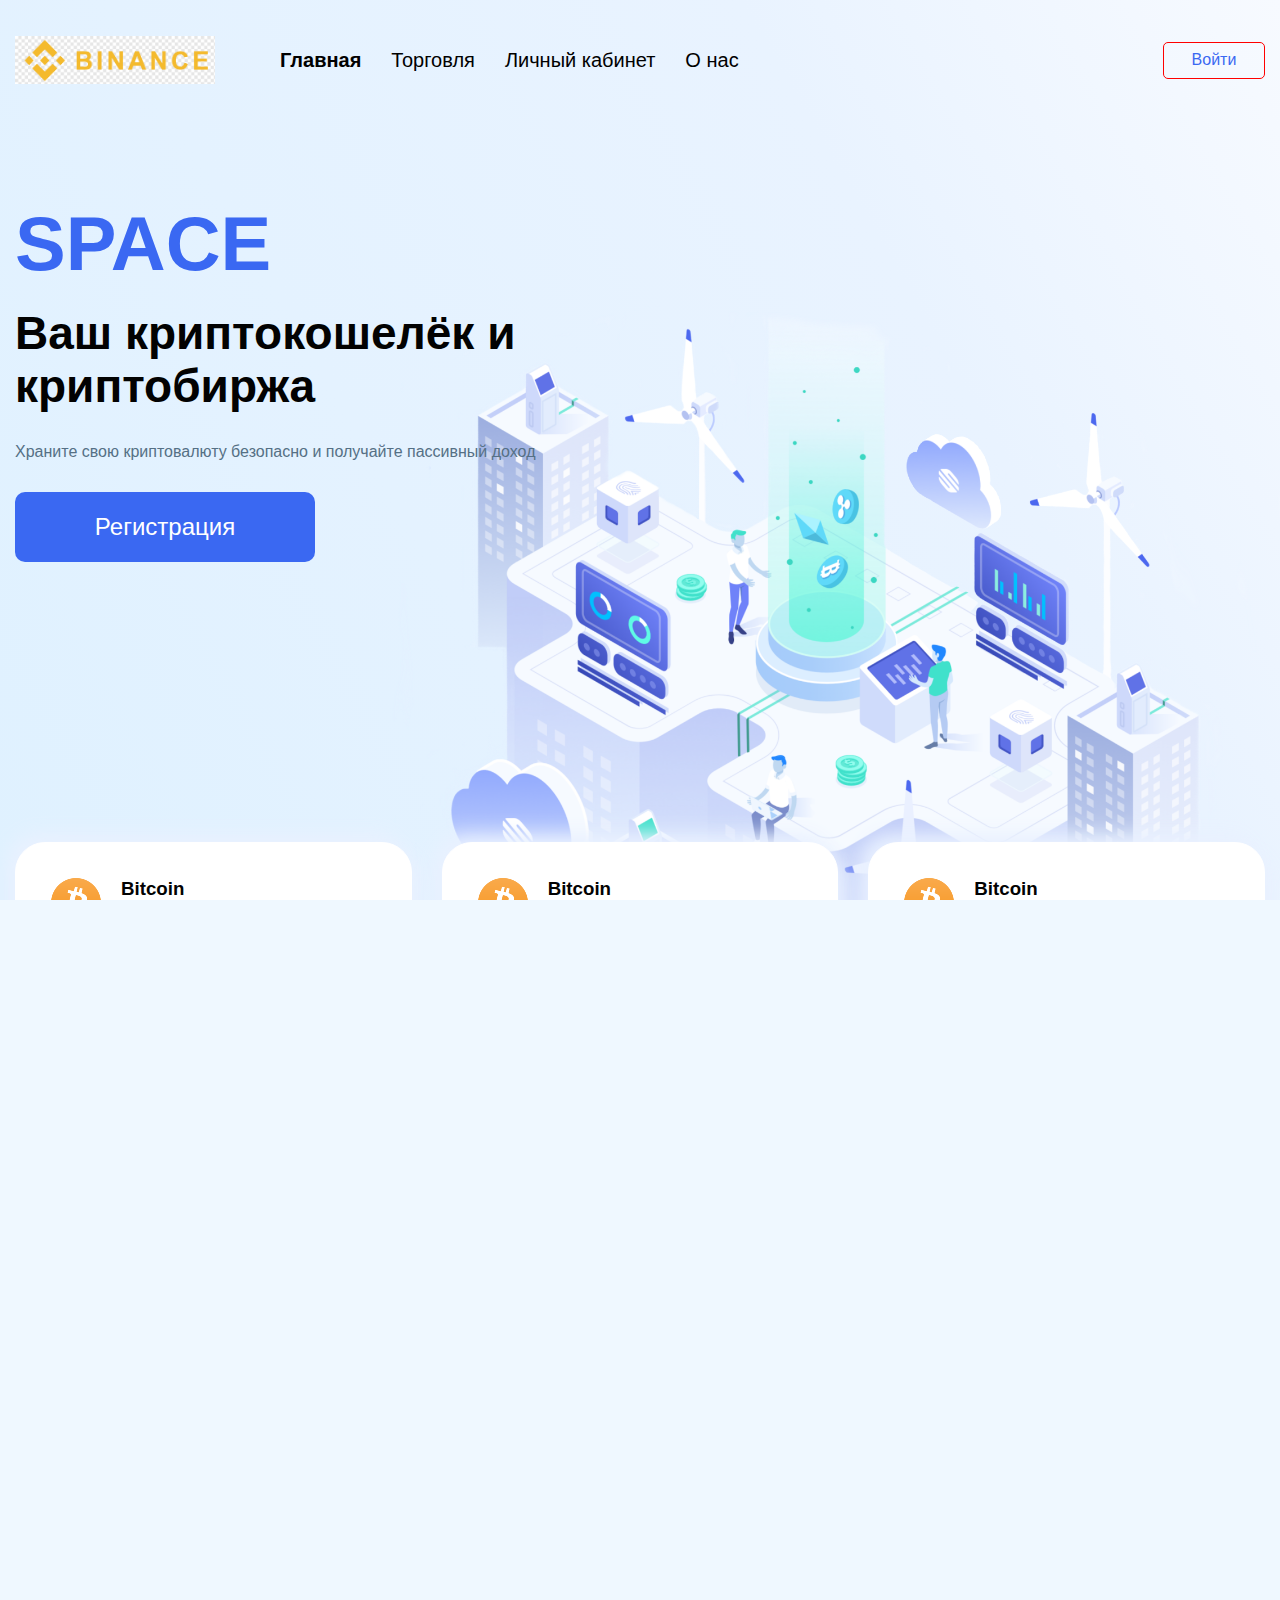
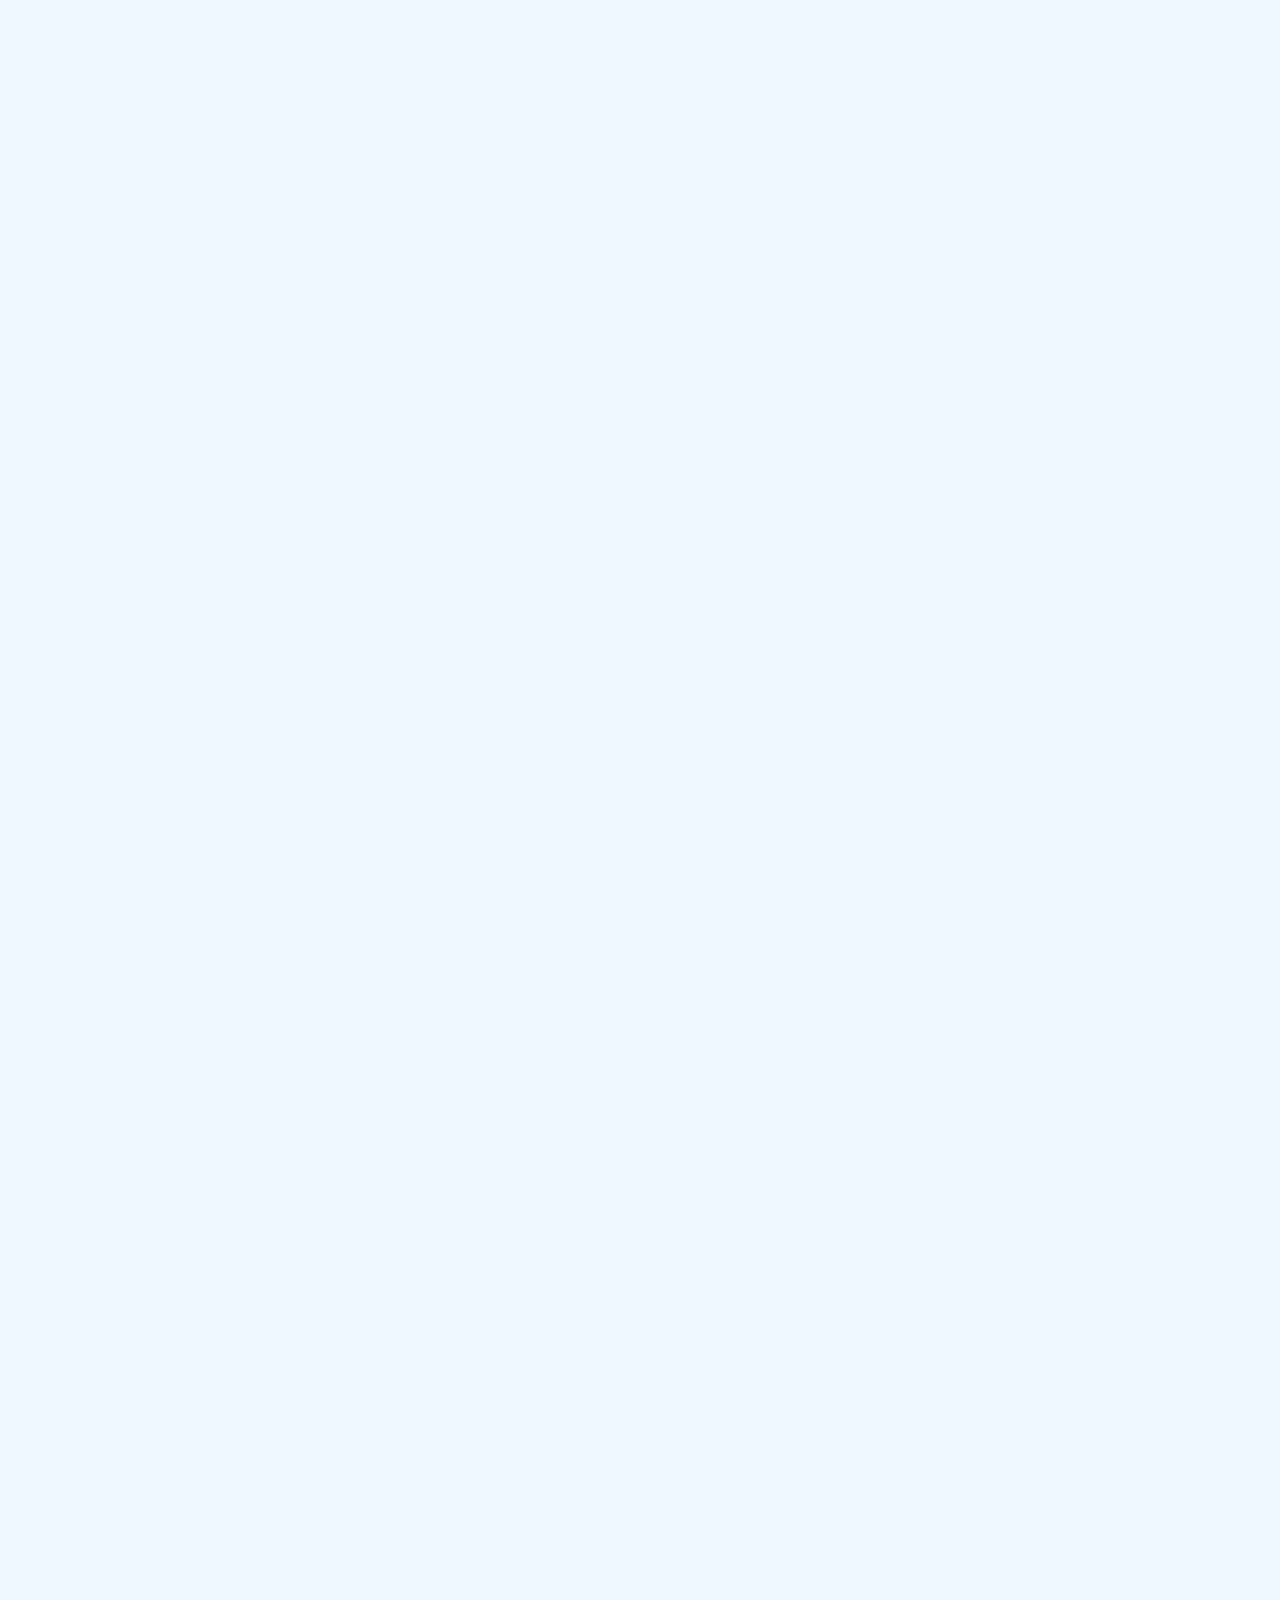
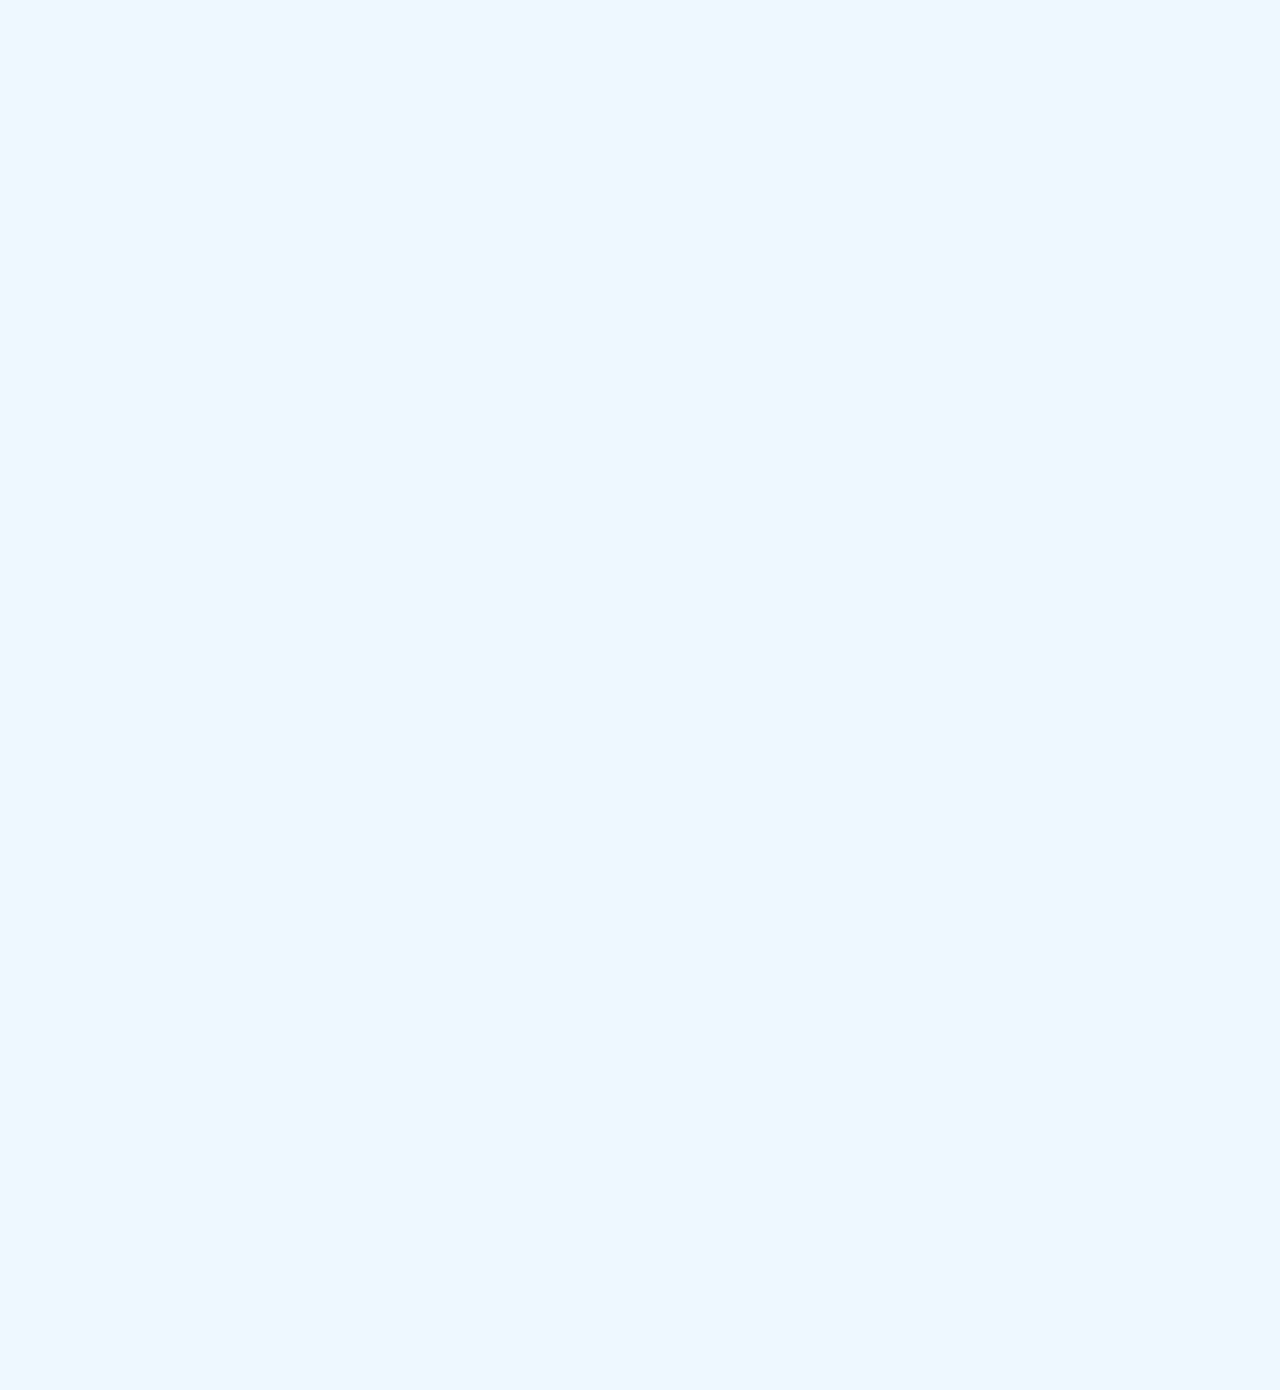
==== commit 8446c012: "новая страница personal.html" ====
--- a/index.html
+++ b/index.html
@@ -30,9 +30,9 @@
                                         </span>Торговля</a>
                                 </li>
                                 <li class="menu__item">
-                                    <a href="" class="menu__link">
+                                    <a href="./personal.html" class="menu__link">
                                         <span class="menu__num">02.
-                                        </span>Новости</a>
+                                        </span>Личный кабинет</a>
                                 </li>
                                 <li class="menu__item">
                                     <a href="" class="menu__link">
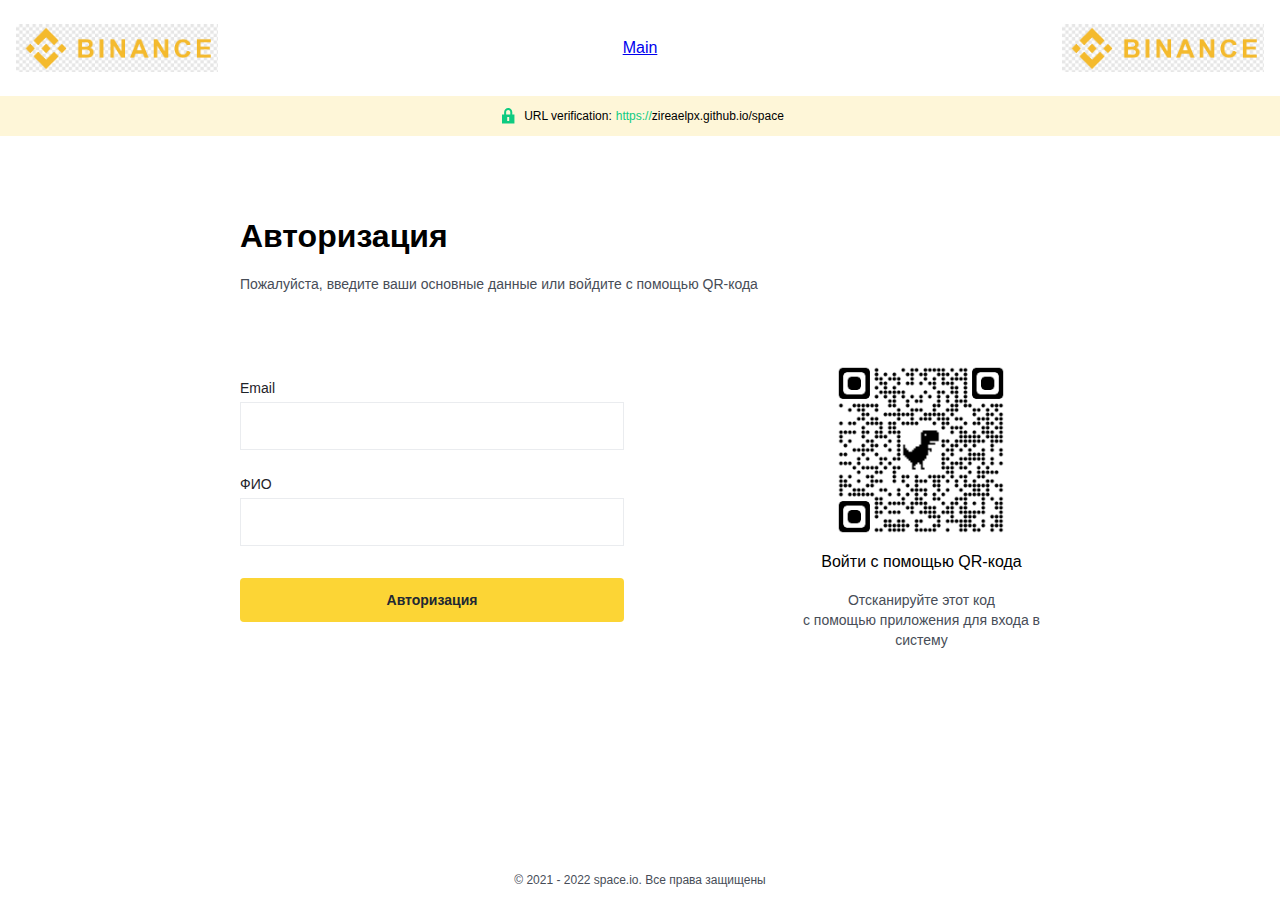
==== commit d6146da0: "новоя страница new-page(данные взяты из прошлой курсовой работы: Tesla" ====
--- a/index.html
+++ b/index.html
@@ -2,289 +2,60 @@
 <html lang="en">
 
 <head>
-    <meta charset="UTF-8">
-    <meta name="viewport" content="width=device-width, initial-scale=1.0">
-    <title>Криптобиржа - Space.</title>
-    <link rel="stylesheet" href="css/normalize.css">
-    <link rel="stylesheet" href="css/index.css">
-
+	<meta charset="UTF-8">
+	<meta http-equiv="X-UA-Compatible" content="IE=edge">
+	<meta name="viewport" content="width=device-width, initial-scale=1.0">
+	<title>Авторизация. Криптобиржа - Space</title>
+	<link rel="stylesheet" href="css/normalize.css">
+	<link rel="stylesheet" href="css/index.css">
 </head>
 
 <body class="root">
-    <div class="wrapper">
-        <header class="header">
-            <div class="header__wrapper">
-                <div class="header__container">
-                    <img class="header__logo" src="./image/logo.png" alt="">
-                    <div class="header__menu menu">
-                        <nav class="menu__body">
-                            <ul class="menu__list">
-                                <li class="menu__item">
-                                    <a href="" class="menu__link menu__link_active">
-                                        <span class="menu__num">00.
-                                        </span>Главная</a>
-                                </li>
-                                <li class="menu__item">
-                                    <a href="" class="menu__link">
-                                        <span class="menu__num">01.
-                                        </span>Торговля</a>
-                                </li>
-                                <li class="menu__item">
-                                    <a href="./personal.html" class="menu__link">
-                                        <span class="menu__num">02.
-                                        </span>Личный кабинет</a>
-                                </li>
-                                <li class="menu__item">
-                                    <a href="" class="menu__link">
-                                        <span class="menu__num">03.
-                                        </span>
-                                        О нас
-                                    </a>
-                                </li>
-                            </ul>
-                        </nav>
-                    </div>
-                    <a href="./auth.html" class="header__btn header__btn_value_login">Войти</a>
-                    <div class="menu__icon icon-menu">
-                        <span></span>
-                        <span></span>
-                        <span></span>
-                    </div>
-                </div>
-            </div>
-        </header>
-        <main class="main">
-            <section class="space">
-                <h1 class="space__title">Space</h1>
-                <p class="space__subtitle">Ваш криптокошелёк и криптобиржа</p>
-                <p class="space__text">Храните свою криптовалюту безопасно и получайте пассивный доход</p>
-                <button class="space__btn">Регистрация</button>
-                <ul class="space__cards cards">
-                    <li class="card card_space ">
-                        <div class="card__currency">
-                            <img class="card__image" src="./image/bitcoin.png" alt="">
-                            <div class="card__info">
-                                <h3 class="card__name">Bitcoin</h3>
-                                <p class="card__volume">
-                                    24h Vol: <span>238,111 USDT</span>
-                                </p>
-                            </div>
-                        </div>
-                        <p class="card__price">
-                            $70000 <span class="card__price_change">+10%</span>
-                        </p>
-                        <p class="card__price-day">
-                            <span class="card__price-day_change">$8000</span> 24 часа
-                        </p>
-                    </li>
-                    <li class="card card_space ">
-                        <div class="card__currency">
-                            <img class="card__image" src="./image/bitcoin.png" alt="">
-                            <div class="card__info">
-                                <h3 class="card__name">Bitcoin</h3>
-                                <p class="card__volume">
-                                    24h Vol: <span>238,111 USDT</span>
-                                </p>
-                            </div>
-                        </div>
-                        <p class="card__price">
-                            $70000 <span class="card__price_change">+10%</span>
-                        </p>
-                        <p class="card__price-day">
-                            <span class="card__price-day_change">$8000</span> 24 часа
-                        </p>
-                    </li>
-                    <li class="card card_space ">
-                        <div class="card__currency">
-                            <img class="card__image" src="./image/bitcoin.png" alt="">
-                            <div class="card__info">
-                                <h3 class="card__name">Bitcoin</h3>
-                                <p class="card__volume">
-                                    24h Vol: <span>238,111 USDT</span>
-                                </p>
-                            </div>
-                        </div>
-                        <p class="card__price">
-                            $70000 <span class="card__price_change">+10%</span>
-                        </p>
-                        <p class="card__price-day">
-                            <span class="card__price-day_change">$8000</span> 24 часа
-                        </p>
-                    </li>
-                    <li class="card card_space ">
-                        <div class="card__currency">
-                            <img class="card__image" src="./image/bitcoin.png" alt="">
-                            <div class="card__info">
-                                <h3 class="card__name">Bitcoin</h3>
-                                <p class="card__volume">
-                                    24h Vol: <span>238,111 USDT</span>
-                                </p>
-                            </div>
-                        </div>
-                        <p class="card__price">
-                            $70000 <span class="card__price_change">+10%</span>
-                        </p>
-                        <p class="card__price-day">
-                            <span class="card__price-day_change">$8000</span> 24 часа
-                        </p>
-                    </li>
-                </ul>
-                <!-- Цвета линии на оранжевый цвет -->
-            </section>
-            <section class="about about_platform">
-                <div class="about__container">
-                    <div class="about__block">
-                        <h2 class="about__title"><span class="title_mark">Space</span> -
-                            платформа для торговли криптовалютами
-                            для криптоэкспертов и новичков.</h2>
-                        <p class="about__subtitle">Мы разработали и построили оптимизированную
-                            платформу обмена криптовалютами как для крипто
-                            -новичков, так и для экспертов.</p>
-                        <p class="about__text">Легко делайте депозиты и конверсии между криптовалютами
-                            всего за несколько кликов или совершайте более сложные рыночные сделки.</p>
-                        <a class="about__link" href="#">About us</a>
-                    </div>
-                </div>
-            </section>
-            <section class="specificity">
-                <h2 class="specificity__title"><span class="title_mark">Space.</span> Быстрее. Безопаснее</h2>
-                <p class="specificity__subtitle">
-                    Криптобиржа построена для обмена криптовалютами как для начинающих , так и для экспертов
-                </p>
-                <ul class="specificity__cards">
-                    <li class="specificity-card">
-                        <div class="specificity-card__block specificity-card__block_diagram">
-                        </div>
-                        <h3 class="specificity-card__trait">
-                            20K
-                        </h3>
-                        <p class="specificity-card__trait-info">
-                            sdfsdfsdfdsf
-                        </p>
-                    </li>
-                    <li class="specificity-card">
-                        <div class="specificity-card__block specificity-card__block_dollar">
-                            <img class="specificity-card__image" src="img" alt="">
-                        </div>
-                        <h3 class="specificity-card__trait">
-                            20K
-                        </h3>
-                        <p class="specificity-card__trait-info">
-                            sdfsdfsdfdsf
-                        </p>
-                    </li>
-                    <li class="specificity-card">
-                        <div class="specificity-card__block specificity-card__block_global">
-                        </div>
-                        <h3 class="specificity-card__trait">
-                            20K
-                        </h3>
-                        <p class="specificity-card__trait-info">
-                            sdfsdfsdfdsf
-                        </p>
-                    </li>
-            </section>
-            <section class="about about_trade ">
-                <div class="about__container">
-                    <div class="about__block about__block_trade">
-                        <h2 class="about__title"><span class="title_mark">Space</span> -
-                            платформа для торговли криптовалютами
-                            для криптоэкспертов и новичков.</h2>
-                        <p class="about__subtitle">Мы разработали и построили оптимизированную
-                            платформу обмена криптовалютами как для крипто
-                            -новичков, так и для экспертов.</p>
-                        <p class="about__text">Легко делайте депозиты и конверсии между криптовалютами
-                            всего за несколько кликов или совершайте более сложные рыночные сделки.</p>
-                        <a class="about__link" href="#">About us</a>
-                    </div>
-                </div>
-            </section>
-        </main>
-        <footer class="footer">
-
-            <div class="footer__container">
-
-                <div class="footer__columns">
-                    <div class="footer__column footer__column_content_copyright">
-                        <img class="logo logo_place_footer" src="./image/logo.png" alt="Space">
-
-                    </div>
-                    <nav class="footer__column footer__column_content_info">
-                        <h2 class="footer__column-heading">
-                            О нас
-                        </h2>
-                        <ul class="footer__column-links">
-                            <li>
-                                <a class="footer__column-link" href="#">Главная</a>
-                            </li>
-                            <li>
-                                <a class="footer__column-link" href="#">Концепция</a>
-                            </li>
-                            <li>
-                                <a class="footer__column-link" href="#">Новости</a>
-                            </li>
-                        </ul>
-                    </nav>
-                    <nav class="footer__column footer__column_content_social">
-                        <h2 class="footer__column-heading">
-                            Соцсети
-                        </h2>
-                        <ul class="footer__column-links">
-                            <li>
-                                <a class="footer__column-link footer__column-link_display_flex" href="#">
-                                    <img class="footer__social-icon" src="./image/facebook_color_white.svg"
-                                        alt="Фейсбук">
-                                    Facebook
-                                </a>
-                            </li>
-                            <li>
-                                <a class="footer__column-link footer__column-link_display_flex" href="#">
-                                    <img class="footer__social-icon" src="./image/vk_color_white.svg" alt="ВКонтакте">
-                                    ВКонтакте</a>
-                            </li>
-                            <li>
-                                <a class="footer__column-link footer__column-link_display_flex" href="#">
-                                    <img class="footer__social-icon" src="./image/instagram_color_white.svg"
-                                        alt="Инстаграм">
-                                    Instagram</a>
-                            </li>
-                        </ul>
-                    </nav>
-                </div>
-                <div class="footer__columns">
-                    <div class="footer__column footer__column_author">
-                        &copy; 2021. Space
-
-                    </div>
-
-                    <nav class="footer__column footer__column_content_social">
-                        <p class="footer__column_email">space@gmail.com</p>
-                    </nav>
-                </div>
-            </div>
-
-        </footer>
-    </div>
-    <script src="js/script.js"></script>
-    <!-- Yandex.Metrika counter -->
-    <script type="text/javascript">
-        (function (m, e, t, r, i, k, a) {
-            m[i] = m[i] || function () { (m[i].a = m[i].a || []).push(arguments) };
-            m[i].l = 1 * new Date(); k = e.createElement(t), a = e.getElementsByTagName(t)[0], k.async = 1, k.src = r, a.parentNode.insertBefore(k, a)
-        })
-            (window, document, "script", "https://mc.yandex.ru/metrika/tag.js", "ym");
-
-        ym(86490427, "init", {
-            clickmap: true,
-            trackLinks: true,
-            accurateTrackBounce: true,
-            webvisor: true
-        });
-    </script>
-    <noscript>
-        <div><img src="https://mc.yandex.ru/watch/86490427" style="position:absolute; left:-9999px;" alt="" /></div>
-    </noscript>
-    <!-- /Yandex.Metrika counter -->
+	<div class="wrapper">
+		<header class="header">
+			<img class="header__logo" src="./image/logo.png" alt="Logo: Space">
+			<a href="main.html">Main</a>
+			<img class="header__logo" src="./image/logo.png" alt="Logo: Space">
+		</header>
+		<main class="main">
+			<div class="main__block">
+				<svg xmlns="http://www.w3.org/2000/svg" viewBox="0 0 24 24" fill="none" class="main__lock">
+					<path d="M16.27 10.5V8.07C16.27 5.82 14.45 4 12.2 4S8.13 5.82 8.13 8.07v2.43H6v8.94h12.43V10.5h-2.16zm-3.07 6.46h-2v-4h2v4zm1.07-6.46h-4.14V8.07c0-1.14.93-2.07 2.07-2.07 1.14 0 2.07.93 2.07 2.07v2.43z"
+						fill="currentColor"></path>
+				</svg>
+				<p class="main__verification">URL verification: </p>
+				<div class="main__url">
+					<span class="main__protocol">https://</span>zireaelpx.github.io/space
+				</div>
+			</div>
+			<section class="auth">
+				<div class="auth__heading">
+					<h2 class="auth__title">Авторизация</h2>
+					<p class="auth__subtitle">Пожалуйста, введите ваши основные данные или войдите с помощью
+						QR-кода</p>
+				</div>
+				<div class="auth__block">
+					<form action="./main.html" class="auth__form">
+						<label for="email" class="auth__label auth__email">Email</label>
+						<input type="email" name="email" id="email" class="auth__form-input" required>
+						<label for="name" class="auth__label auth__name">ФИО</label>
+						<input type="text" name="name" id="name" class="auth__form-input" required>
+						<button class="auth__btn-submit">Авторизация</button>
+					</form>
+					<div class="auth__qr-code">
+						<img class="auth__qr-image" src="./image/qr-code.png" alt="">
+						<h3 class="auth__qr-title">Войти с помощью QR-кода</h3>
+						<p class="auth__qr-subtitle"> Отсканируйте этот код <br> с помощью приложения для
+							входа в <br>
+							систему</p>
+					</div>
+				</div>
+			</section>
+		</main>
+		<footer class="footer">
+			<p class="footer__text">© 2021 - 2022 space.io. Все права защищены</p>
+		</footer>
+	</div>
 </body>
 
 </html>--- a/css/index.css
+++ b/css/index.css
@@ -1,215 +1,142 @@
 @import url("./style.css");
-@import url("./header.css");
-@import url("./footer.css");
-.space {
-  max-width: 1470px;
-  padding: 200px 15px 0px;
+.root {
+  background-color: #fff;
+  background-image: none;
+}
+
+.header {
+  height: 64px;
+  display: -webkit-box;
+  display: -ms-flexbox;
+  display: flex;
+  -webkit-box-align: center;
+      -ms-flex-align: center;
+          align-items: center;
+  -webkit-box-pack: justify;
+      -ms-flex-pack: justify;
+          justify-content: space-between;
+  padding: 0px 8px 0px;
+}
+.header__logo {
+  max-width: 100%;
+  height: 32px;
+}
+
+.main__block {
+  -webkit-box-sizing: border-box;
+          box-sizing: border-box;
+  margin: 0;
+  min-width: 0;
+  display: -webkit-box;
+  display: -ms-flexbox;
+  display: flex;
+  width: 100%;
+  background-color: #fef6d8;
+  -webkit-box-align: center;
+      -ms-flex-align: center;
+          align-items: center;
+  -webkit-box-pack: center;
+      -ms-flex-pack: center;
+          justify-content: center;
+  padding-top: 8px;
+  padding-bottom: 8px;
+}
+.main__lock {
+  -webkit-box-sizing: border-box;
+          box-sizing: border-box;
+  margin: 0;
+  min-width: 0;
+  color: #0ecb81;
+  width: 24px;
+  height: 24px;
+  font-size: 24px;
+  fill: #1e2329;
+  fill: #0ecb81;
+  width: 1em;
+  height: 1em;
+  margin-right: 4px;
+}
+.main__verification {
+  -webkit-box-sizing: border-box;
+          box-sizing: border-box;
+  margin: 0;
+  min-width: 0;
+  font-weight: 500;
+  font-size: 12px;
+  line-height: 16px;
+  margin-right: 4px;
+}
+.main__url {
+  -webkit-box-sizing: border-box;
+          box-sizing: border-box;
+  margin: 0;
+  min-width: 0;
+  font-weight: 400;
+  font-size: 12px;
+  line-height: 16px;
+}
+.main__protocol {
+  -webkit-box-sizing: border-box;
+          box-sizing: border-box;
+  margin: 0;
+  min-width: 0;
+  color: #0ecb81;
+}
+
+.auth {
+  -webkit-box-sizing: border-box;
+          box-sizing: border-box;
+  max-width: 800px;
   margin: 0 auto;
-  background-image: url(../image/space.png);
-  background-repeat: no-repeat;
-  background-size: 900px;
-  background-position: 100% 32%;
-}
-@media (max-width: 1024px) {
-  .space {
-    background-size: 750px;
-  }
-}
-@media (max-width: 768px) {
-  .space {
-    background-image: none;
-    max-width: 500px;
-  }
-}
-.space__title {
-  text-transform: uppercase;
-  max-width: 650px;
-  color: #3a68f2;
-  font-size: 76px;
-  margin: 0px 0px 20px 0px;
-}
-@media (max-width: 768px) {
-  .space__title {
-    font-size: 46px;
-  }
-}
-.space__subtitle {
-  max-width: 650px;
-  margin: 0px 0px 30px 0px;
-  color: #020202;
-  font-size: 46px;
-  font-weight: 700;
-}
-@media (max-width: 768px) {
-  .space__subtitle {
-    font-size: 24px;
-  }
-}
-.space__text {
-  max-width: 650px;
-  color: #557085;
-  margin: 0px 0px 30px 0px;
-}
-.space__btn {
-  height: 70px;
-  width: 300px;
-  border: none;
+}
+.auth__heading {
+  -webkit-box-sizing: border-box;
+          box-sizing: border-box;
+  margin: 0;
+  min-width: 0;
+  font-weight: 600;
   font-size: 24px;
-  color: #fff;
-  background-color: #3a68f2;
-  border-radius: 10px;
-  margin: 0px 0px 280px 0px;
-}
-@media (max-width: 768px) {
-  .space__btn {
-    font-size: 18px;
-    height: 50px;
-    width: 250px;
-    margin: 0px 0px 180px 0px;
-  }
-}
-@media (max-width: 425px) {
-  .space__btn {
-    width: 100%;
-  }
-}
-.space__cards {
-  margin: 0;
-  padding: 0;
-  list-style-type: none;
-  display: -ms-grid;
-  display: grid;
-  grid-template-columns: repeat(auto-fill, minmax(330px, 1fr));
-  -webkit-column-gap: 30px;
-     -moz-column-gap: 30px;
-          column-gap: 30px;
-  row-gap: 30px;
-}
-@media (max-width: 768px) {
-  .space__cards {
-    grid-template-columns: repeat(auto-fill, minmax(290px, 1fr));
-  }
-}
-
-.card {
-  padding: 35px 35px 150px 35px;
-  border-radius: 30px;
-  overflow: hidden;
-  background-image: url(../image/graph-bitcoin.svg);
-  background-color: #fff;
-  background-repeat: no-repeat;
-  background-position: 100% 100%;
-  border: 1px solid #fff;
-  background-size: 100%;
-  -webkit-box-shadow: -8px -8px 20px #e9f1ff, 8px 8px 20px #e9f1ff;
-          box-shadow: -8px -8px 20px #e9f1ff, 8px 8px 20px #e9f1ff;
-}
-@media (max-width: 768px) {
-  .card {
-    padding: 25px 25px 180px 25px;
-  }
-}
-@media (max-width: 468px) {
-  .card {
-    padding: 25px 25px 140px 25px;
-  }
-}
-.card__currency {
-  display: -webkit-box;
-  display: -ms-flexbox;
-  display: flex;
-  -webkit-box-align: center;
-      -ms-flex-align: center;
-          align-items: center;
-  margin: 0px 0px 40px 0px;
-}
-.card__image {
-  margin: 0px 20px 0px 0px;
-}
-.card__name {
-  margin: 0px 0px 10px 0px;
-  color: #020202;
-}
-.card__volume {
-  text-overflow: ellipsis;
-  white-space: nowrap;
-  overflow: hidden;
-  margin: 0;
-  color: #557085;
-}
-.card__price {
-  display: -webkit-box;
-  display: -ms-flexbox;
-  display: flex;
-  font-weight: 700;
+  line-height: 32px;
+  margin: 80px 0px 0px 0px;
+}
+.auth__title {
+  -webkit-box-sizing: border-box;
+          box-sizing: border-box;
+  padding: 0px 0px 0px 0px;
+  margin: 0px 0px 0px 0px;
+  min-width: 0;
+  font-weight: 600;
   font-size: 32px;
-  margin: 0px 0px 30px 0px;
-}
-.card__price_change {
-  margin: 0px 0px 0px 20px;
-  letter-spacing: normal;
-  font-size: 16px;
-  color: #1cdcc7;
-}
-.card__price-day {
-  display: -webkit-box;
-  display: -ms-flexbox;
-  display: flex;
-  -webkit-box-align: center;
-      -ms-flex-align: center;
-          align-items: center;
-  font-size: 16px;
-  color: #557085;
-  margin: 0;
-}
-.card__price-day_change {
-  margin: 0px 20px 0px 0px;
-  font-weight: 700;
-  font-size: 22px;
-  color: #1cdcc7;
-  border-radius: 10px;
-  padding: 5px 10px;
-  background-color: #e6fafb;
-}
-
-.title_mark {
-  color: #3a68f2;
-  font-weight: 700;
-}
-
-.specificity {
-  max-width: 1470px;
-  margin: 0 auto;
-  padding: 100px 15px 0;
-}
-.specificity__title {
-  font-size: 36px;
-  text-align: center;
-  margin: 0px 0px 30px 0px;
-}
-.specificity__subtitle {
-  text-align: center;
-  font-size: 24px;
-  max-width: 800px;
-  margin: 0 auto 50px;
-  line-height: 46px;
-  color: #557085;
-}
-.specificity__cards {
-  display: -ms-grid;
-  display: grid;
-  grid-template-columns: repeat(auto-fit, minmax(330px, 1fr));
-  list-style-type: none;
-  margin: 0;
-  padding: 0;
-  -webkit-column-gap: 50px;
-     -moz-column-gap: 50px;
-          column-gap: 50px;
-  row-gap: 50px;
-  text-align: center;
-}
-
-.specificity-card {
+  line-height: 40px;
+}
+.auth__subtitle {
+  -webkit-box-sizing: border-box;
+          box-sizing: border-box;
+  padding: 0px 0px 0px 0px;
+  margin: 12px 0px 0px 0px;
+  min-width: 0;
+  color: #474d57;
+  font-weight: 400;
+  font-size: 14px;
+}
+.auth__block {
+  -webkit-box-sizing: border-box;
+          box-sizing: border-box;
+  display: -webkit-box;
+  display: -ms-flexbox;
+  display: flex;
+  -webkit-box-align: center;
+      -ms-flex-align: center;
+          align-items: center;
+  -webkit-box-pack: center;
+      -ms-flex-pack: center;
+          justify-content: center;
+  margin: 50px 0px 0px 0px;
+}
+.auth__form {
+  -webkit-box-sizing: border-box;
+          box-sizing: border-box;
+  width: 384px;
   display: -webkit-box;
   display: -ms-flexbox;
   display: flex;
@@ -217,113 +144,182 @@
   -webkit-box-direction: normal;
       -ms-flex-direction: column;
           flex-direction: column;
-  -webkit-box-align: center;
-      -ms-flex-align: center;
-          align-items: center;
-  padding: 35px;
-  background-color: #fff;
-  -webkit-box-shadow: -8px -8px 20px #e9f1ff, 8px 8px 20px #e9f1ff;
-          box-shadow: -8px -8px 20px #e9f1ff, 8px 8px 20px #e9f1ff;
-  border-radius: 30px;
-}
-.specificity-card__block {
-  width: 150px;
-  height: 150px;
-  background-color: #fff;
-  border-radius: 50%;
+}
+.auth__form-input {
+  height: 48px;
+  -webkit-box-sizing: border-box;
+          box-sizing: border-box;
+  margin: 0px;
+  min-width: 0px;
+  width: 100%;
+  outline: none;
+  border: 1px solid #eaecef;
+  background-color: inherit;
+  opacity: 1;
+  color: #1e2329;
+  font-size: 14px;
+  padding-left: 12px;
+  padding-right: 12px;
+  margin: 0px 0px 24px 0px;
+}
+.auth__label {
+  -webkit-box-sizing: border-box;
+          box-sizing: border-box;
+  margin: 0px 0px 4px;
+  min-width: 0px;
+  display: -webkit-box;
+  display: -ms-flexbox;
+  display: flex;
+  font-weight: 400;
+  font-size: 14px;
+  line-height: 20px;
+  width: 100%;
+  -webkit-box-align: center;
+      -ms-flex-align: center;
+          align-items: center;
+  color: #1e2329;
+  cursor: auto;
+}
+.auth__btn-submit {
+  margin: 8px 0px 0px;
+  -webkit-appearance: none;
+     -moz-appearance: none;
+          appearance: none;
+  -webkit-user-select: none;
+     -moz-user-select: none;
+      -ms-user-select: none;
+          user-select: none;
+  cursor: pointer;
   overflow: hidden;
-  -webkit-box-shadow: 0px 4px 30px rgba(167, 167, 167, 0.25);
-          box-shadow: 0px 4px 30px rgba(167, 167, 167, 0.25);
-  margin: 0px 0px 30px 0px;
-}
-.specificity-card__block_diagram, .specificity-card__block_dollar, .specificity-card__block_global {
-  background-size: 80px 80px;
-  background-repeat: no-repeat;
-  background-position: 50% 50%;
-}
-.specificity-card__block_diagram {
-  background-image: url(../image/diagram.png);
-}
-.specificity-card__block_dollar {
-  background-image: url(../image/dollar-symbol.png);
-}
-.specificity-card__block_global {
-  background-image: url(../image/global.png);
-}
-.specificity-card__trait {
-  font-size: 36px;
-  font-weight: 700;
-  margin: 0px 0px 20px 0px;
-}
-.specificity-card__trait-info {
-  margin: 0;
-  color: #557085;
-}
-
-.about {
-  max-width: 1920px;
-  margin: 0 auto;
-  padding: 200px 15px 150px;
-}
-.about_platform {
-  background-image: url(../image/space-02.png);
-  background-repeat: no-repeat;
-  background-size: 800px;
-  background-position: 5% 50%;
-}
-.about_trade {
-  background-image: url(../image/space-04.png);
-  background-repeat: no-repeat;
-  background-size: 800px;
-  background-position: 95% 60%;
-}
-.about__container {
-  max-width: 1470px;
-  margin: 0 auto;
-}
-.about__block {
-  max-width: 600px;
-  margin: 0px 100px 0px auto;
-}
-.about__block_trade {
-  margin: 0px 0px 0px 0px;
-}
-.about__title {
-  font-size: 36px;
-  line-height: 56px;
-  font-weight: 700;
-  margin: 0px 0px 30px 0px;
-}
-.about__subtitle {
-  font-size: 21px;
-  line-height: 36px;
-  color: #557085;
-  margin: 0px 0px 30px 0px;
-}
-.about__text {
-  color: #73889b;
-  font-size: 16px;
-  line-height: 36px;
-  margin: 0px 0px 30px 0px;
-}
-.about__link {
-  display: -webkit-box;
-  display: -ms-flexbox;
-  display: flex;
+  text-overflow: ellipsis;
+  white-space: nowrap;
+  display: -webkit-inline-box;
+  display: -ms-inline-flexbox;
+  display: inline-flex;
   -webkit-box-align: center;
       -ms-flex-align: center;
           align-items: center;
   -webkit-box-pack: center;
       -ms-flex-pack: center;
           justify-content: center;
+  -webkit-box-sizing: border-box;
+          box-sizing: border-box;
+  font-family: inherit;
+  text-align: center;
+  text-decoration: none;
+  outline: none;
+  padding: 12px 24px;
+  min-width: 80px;
+  font-weight: 600;
+  font-size: 14px;
+  line-height: 20px;
+  word-break: keep-all;
+  color: #212833;
+  border-radius: 4px;
+  min-height: 24px;
+  border: none;
+  background-image: none;
+  background-color: #fcd535;
+  width: 100%;
+}
+.auth__qr-code {
+  display: -webkit-box;
+  display: -ms-flexbox;
+  display: flex;
+  -webkit-box-orient: vertical;
+  -webkit-box-direction: normal;
+      -ms-flex-direction: column;
+          flex-direction: column;
+  -webkit-box-align: center;
+      -ms-flex-align: center;
+          align-items: center;
+  text-align: center;
+  margin: 0px 0px 0px auto;
+}
+.auth__qr-image {
+  -webkit-box-sizing: border-box;
+          box-sizing: border-box;
   width: 200px;
-  height: 80px;
-  color: #3a68f2;
-  background-color: #e0e8fd;
-  text-decoration: none;
-  text-transform: uppercase;
-  font-size: 18px;
-  font-weight: 700;
-  cursor: pointer;
-  border-radius: 10px;
+}
+.auth__qr-title {
+  -webkit-box-sizing: border-box;
+          box-sizing: border-box;
+  margin: 0;
+  font-weight: 500;
+  font-size: 16px;
+  line-height: 24px;
+}
+.auth__qr-subtitle {
+  -webkit-box-sizing: border-box;
+          box-sizing: border-box;
+  margin: 0;
+  min-width: 0;
+  font-weight: 400;
+  font-size: 14px;
+  line-height: 20px;
+  margin-top: 16px;
+  color: #474d57;
+}
+
+.footer {
+  text-align: center;
+}
+.footer__text {
+  -webkit-box-sizing: border-box;
+          box-sizing: border-box;
+  margin: 0;
+  min-width: 0;
+  font-weight: 400;
+  font-size: 12px;
+  line-height: 16px;
+  color: #474d57;
+  text-align: center;
+  padding: 12px;
+}
+
+@media screen and (max-width: 1024px) {
+  .auth {
+    max-width: 100%;
+  }
+  .auth__heading {
+    padding-left: 24px;
+  }
+  .auth__form {
+    padding-left: 24px;
+  }
+  .auth__qr-code {
+    margin: 0px auto 0px 80px;
+  }
+}
+@media screen and (max-width: 767px) {
+  .auth {
+    max-width: 100%;
+  }
+  .auth__heading {
+    padding-left: 12px;
+  }
+  .auth__title {
+    font-size: 24px;
+    line-height: 32px;
+  }
+  .auth__subtitle {
+    display: none;
+  }
+  .auth__form {
+    width: 100%;
+    padding-left: 12px;
+    padding-right: 12px;
+  }
+  .auth__qr-code {
+    display: none;
+  }
+}
+@media screen and (min-width: 767px) {
+  .header {
+    height: 96px;
+    padding: 0px 16px 0px;
+  }
+  .header__logo {
+    height: 48px;
+  }
 }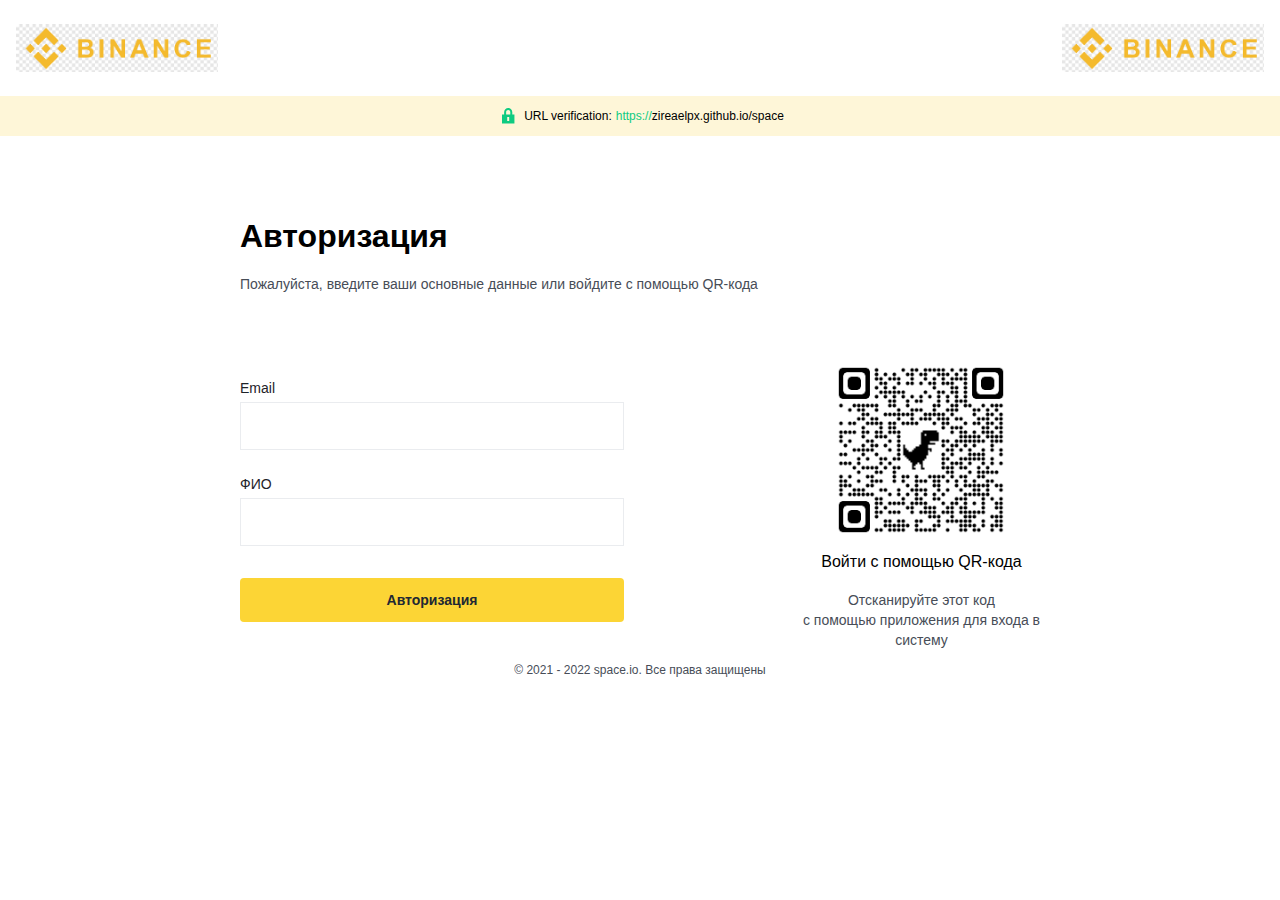
==== commit 000789d8: "сохранение карточек в localstorage" ====
--- a/index.html
+++ b/index.html
@@ -14,7 +14,6 @@
 	<div class="wrapper">
 		<header class="header">
 			<img class="header__logo" src="./image/logo.png" alt="Logo: Space">
-			<a href="main.html">Main</a>
 			<img class="header__logo" src="./image/logo.png" alt="Logo: Space">
 		</header>
 		<main class="main">
@@ -56,6 +55,8 @@
 			<p class="footer__text">© 2021 - 2022 space.io. Все права защищены</p>
 		</footer>
 	</div>
+
+	<script src="./js/index.js"></script>
 </body>
 
 </html>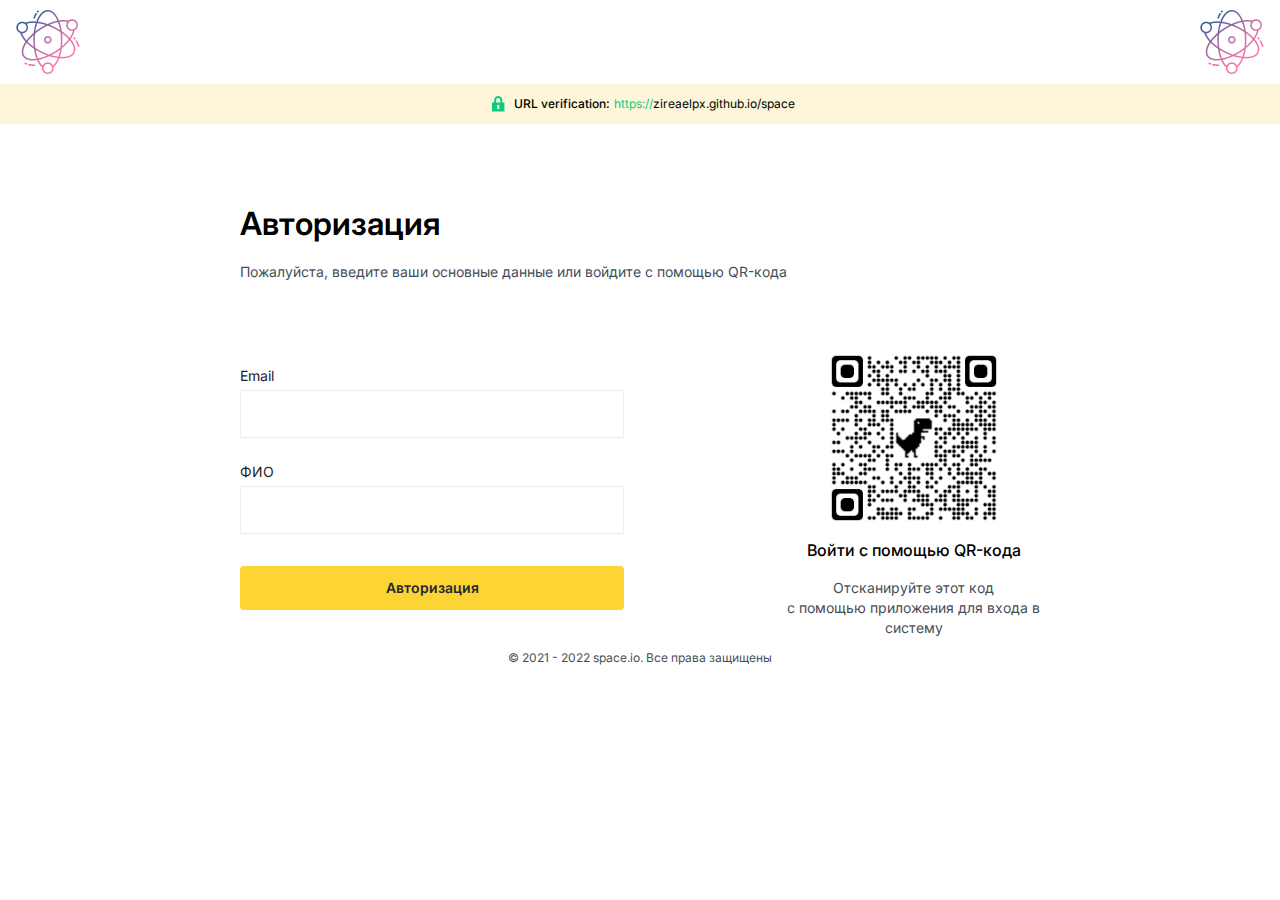
==== commit ec459a97: "Update index.html" ====
--- a/index.html
+++ b/index.html
@@ -55,8 +55,22 @@
 			<p class="footer__text">© 2021 - 2022 space.io. Все права защищены</p>
 		</footer>
 	</div>
+	<!-- Yandex.Metrika counter -->
+<script type="text/javascript" >
+   (function(m,e,t,r,i,k,a){m[i]=m[i]||function(){(m[i].a=m[i].a||[]).push(arguments)};
+   m[i].l=1*new Date();k=e.createElement(t),a=e.getElementsByTagName(t)[0],k.async=1,k.src=r,a.parentNode.insertBefore(k,a)})
+   (window, document, "script", "https://mc.yandex.ru/metrika/tag.js", "ym");
 
+   ym(87503974, "init", {
+        clickmap:true,
+        trackLinks:true,
+        accurateTrackBounce:true,
+        webvisor:true
+   });
+</script>
+<noscript><div><img src="https://mc.yandex.ru/watch/87503974" style="position:absolute; left:-9999px;" alt="" /></div></noscript>
+<!-- /Yandex.Metrika counter -->
 	<script src="./js/index.js"></script>
 </body>
 
-</html>+</html>
--- a/css/index.css
+++ b/css/index.css
@@ -16,10 +16,12 @@
       -ms-flex-pack: justify;
           justify-content: space-between;
   padding: 0px 8px 0px;
+  margin: 10px 0;
 }
 .header__logo {
+  width: 64px;
   max-width: 100%;
-  height: 32px;
+  height: 64px;
 }
 
 .main__block {
@@ -316,10 +318,7 @@
 }
 @media screen and (min-width: 767px) {
   .header {
-    height: 96px;
+    height: 64px;
     padding: 0px 16px 0px;
   }
-  .header__logo {
-    height: 48px;
-  }
 }